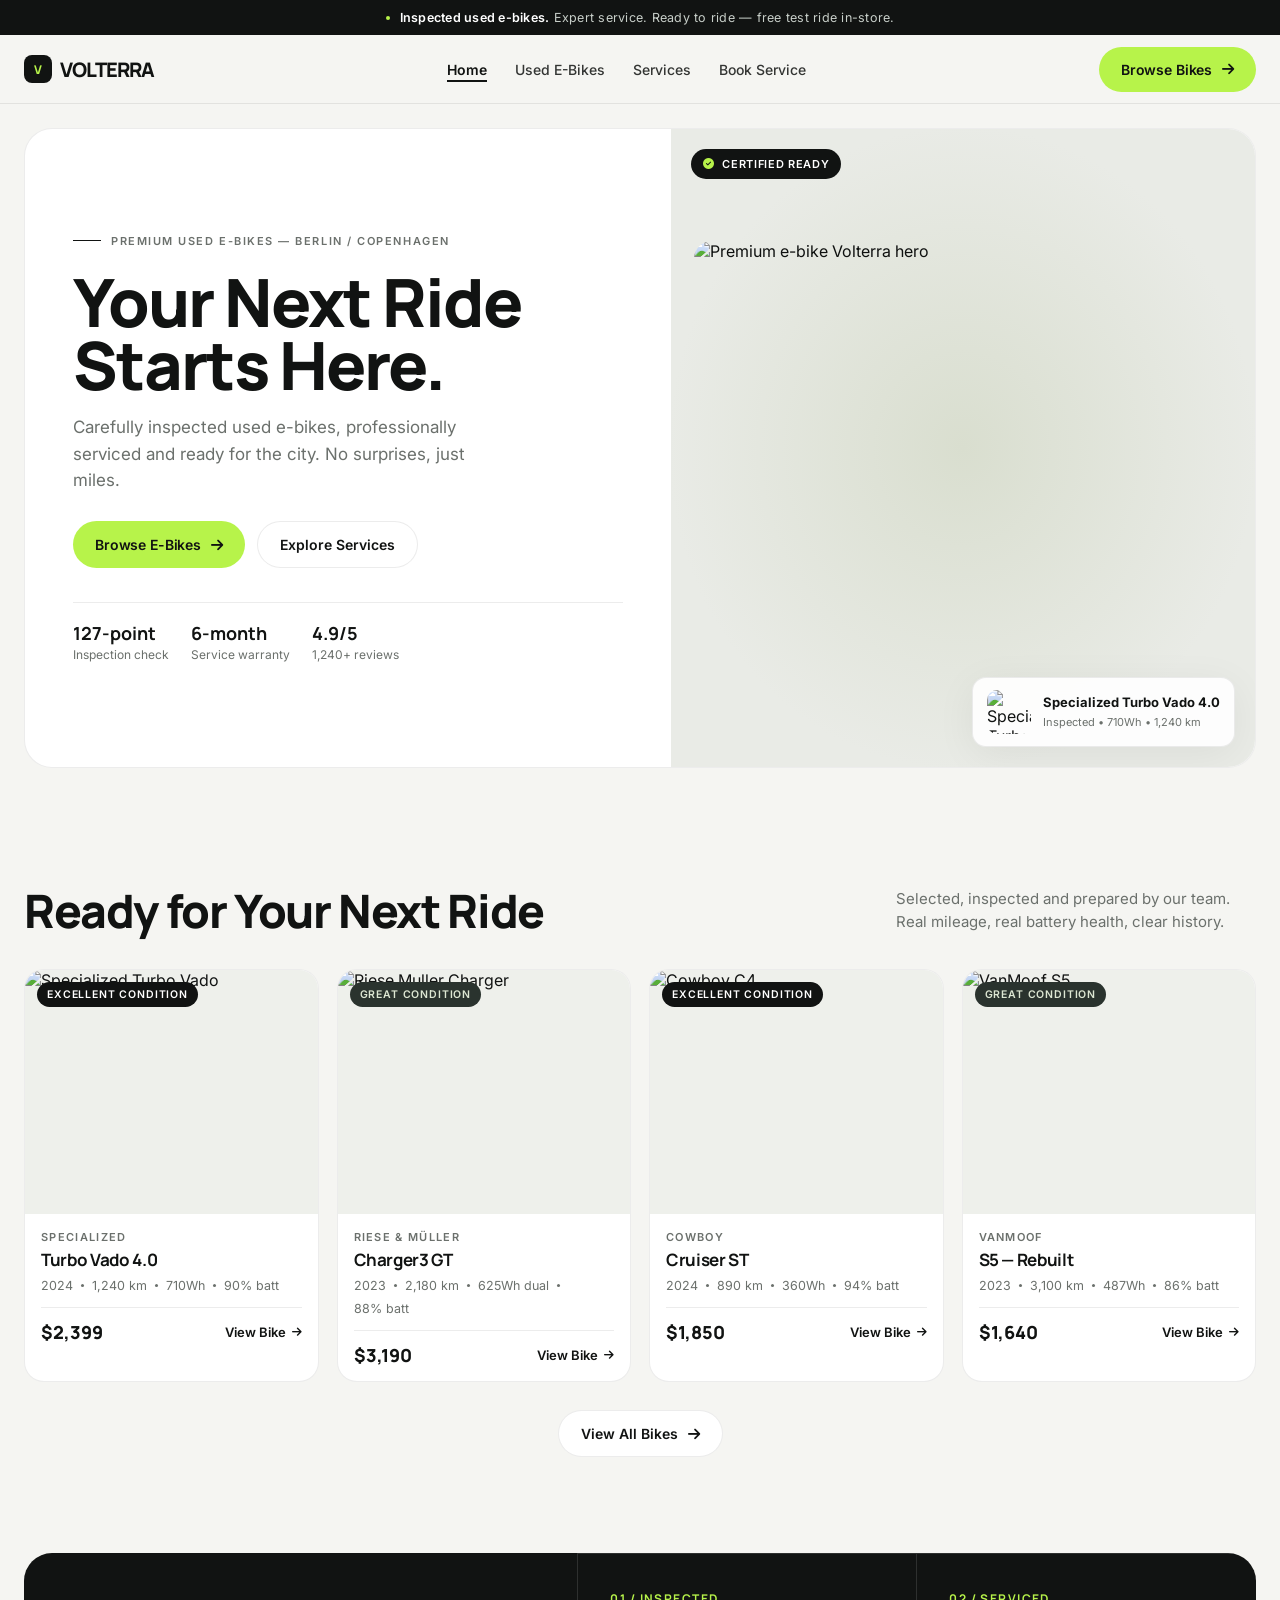
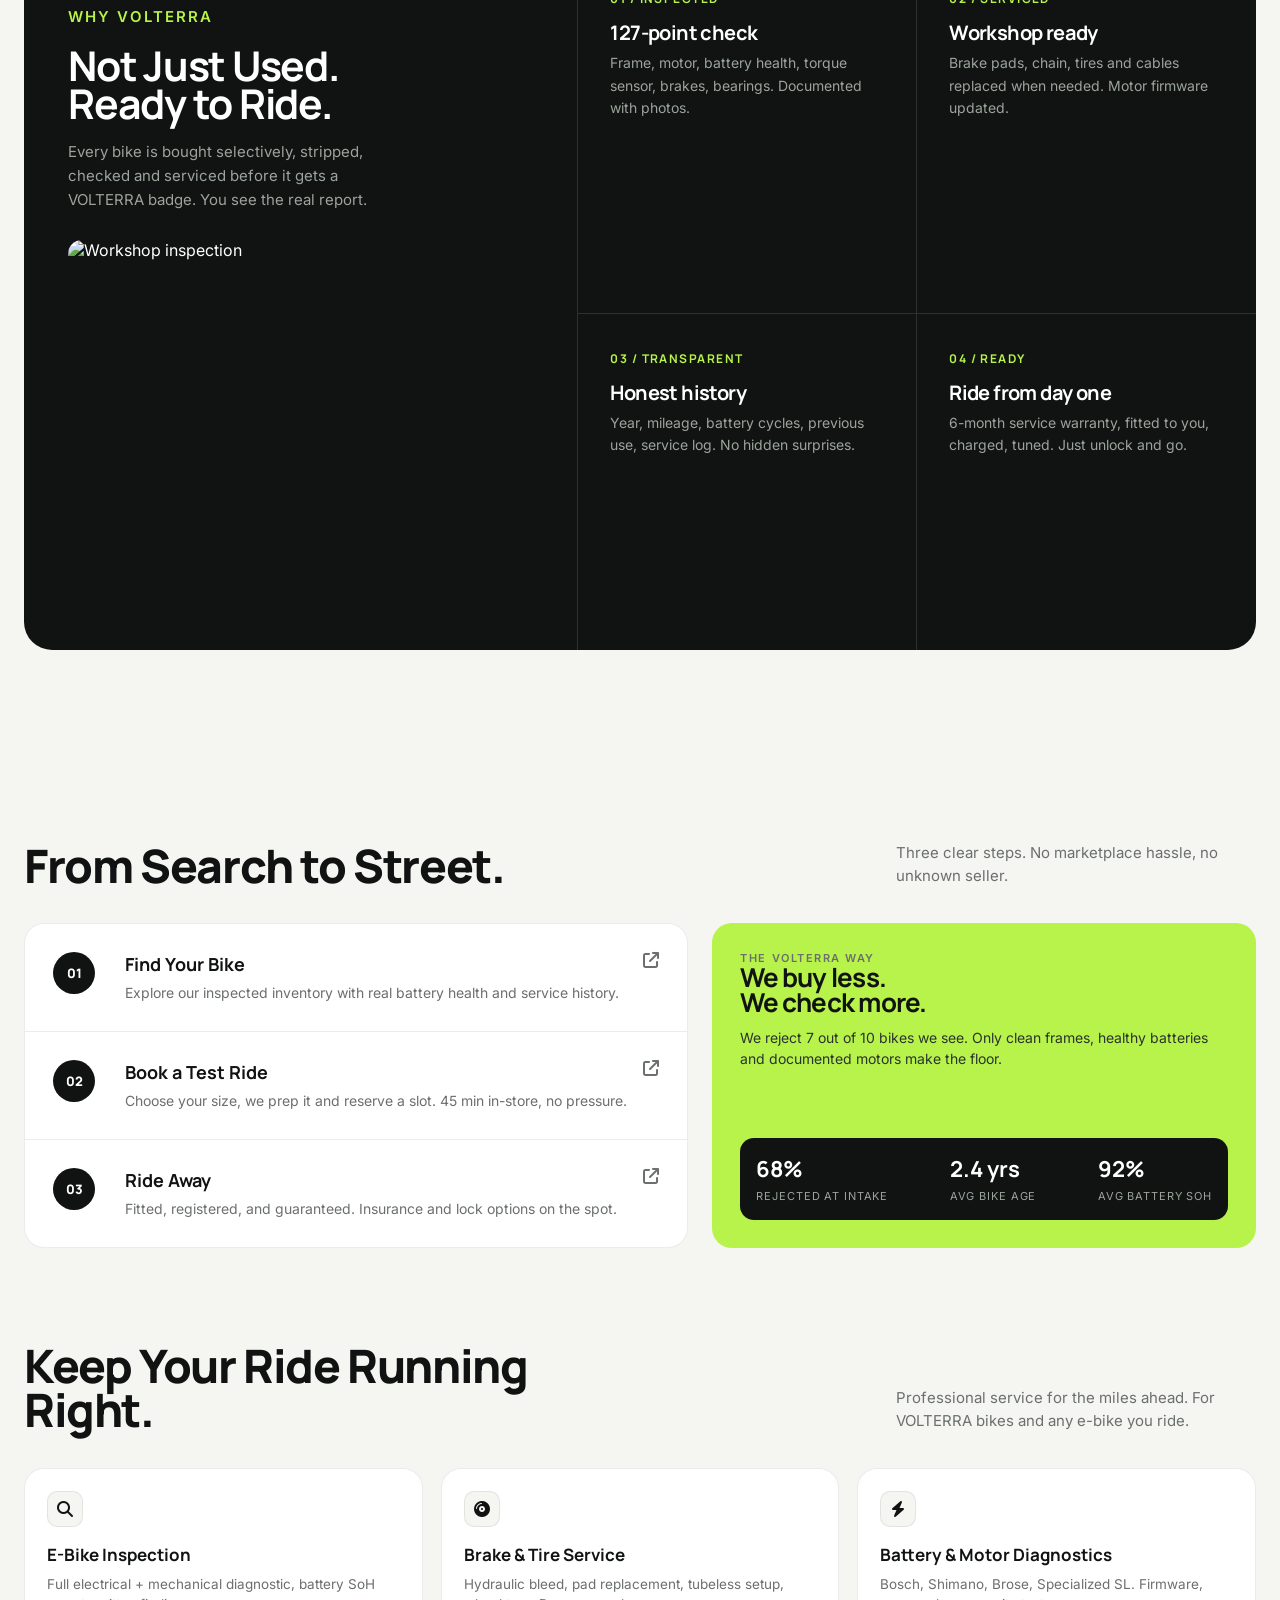
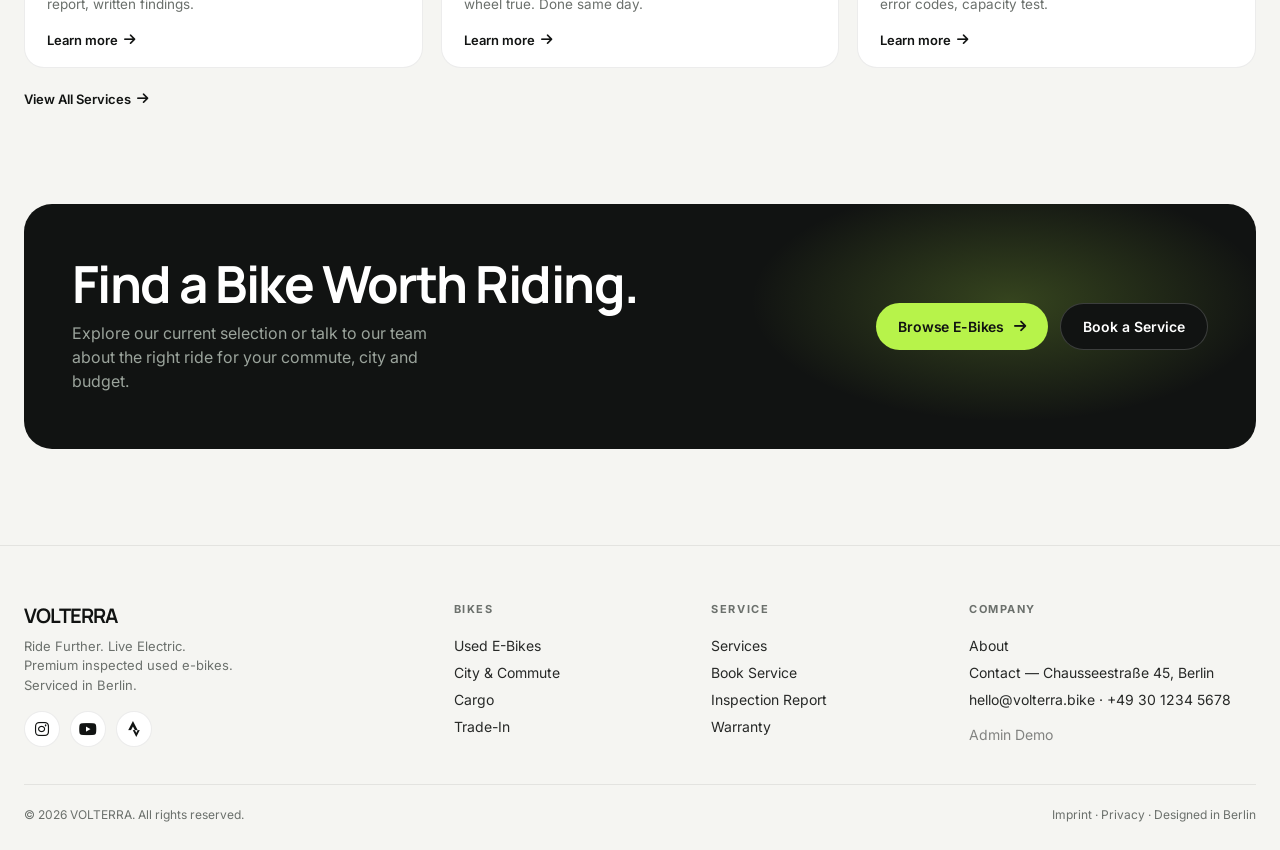
==== index.html @ 582b5026 "Update and rename README.md to index.html" ====
<!DOCTYPE html>
<html lang="en">
<head>
<meta charset="UTF-8">
<meta name="viewport" content="width=device-width, initial-scale=1.0">
<title>VOLTERRA — Ride Further. Live Electric.</title>
<meta name="description" content="Carefully inspected used e-bikes, professionally serviced and ready for the city.">
<link rel="preconnect" href="https://fonts.googleapis.com">
<link rel="preconnect" href="https://fonts.gstatic.com" crossorigin>
<link href="https://fonts.googleapis.com/css2?family=Inter:wght@400;500;600&family=Manrope:wght@600;700;800&display=swap" rel="stylesheet">
<link rel="stylesheet" href="https://cdnjs.cloudflare.com/ajax/libs/font-awesome/6.5.2/css/all.min.css">
<style>
:root{
  --color-primary:#B7F34A;
  --color-dark:#111312;
  --color-bg:#F5F5F2;
  --color-white:#FFFFFF;
  --color-text-secondary:#6B706C;
  --color-border:rgba(17,19,18,0.08);
  --color-border-dark:rgba(255,255,255,0.12);
  --radius-xl:28px;
  --radius-lg:18px;
  --radius-pill:100px;
  --shadow-card:0 8px 40px rgba(17,19,18,0.06);
  --shadow-nav:0 1px 0 rgba(17,19,18,0.06);
  --max-w:1280px;
  --pad-x:24px;
}
*{margin:0;padding:0;box-sizing:border-box}
html{scroll-behavior:smooth}
body{
  font-family:Inter,system-ui,sans-serif;
  background:var(--color-bg);
  color:var(--color-dark);
  -webkit-font-smoothing:antialiased;
  overflow-x:hidden;
}
h1,h2,h3{font-family:Manrope,sans-serif;letter-spacing:-0.03em;line-height:0.95}
a{color:inherit;text-decoration:none}
img{display:block;max-width:100%}
button{border:0;background:none;font:inherit;cursor:pointer}

.container{width:100%;max-width:var(--max-w);margin:0 auto;padding-left:var(--pad-x);padding-right:var(--pad-x)}
.eyebrow{
  font-size:11px;font-weight:600;letter-spacing:0.14em;text-transform:uppercase;color:var(--color-text-secondary);
}
.btn-primary{
  display:inline-flex;align-items:center;gap:10px;
  background:var(--color-primary);color:var(--color-dark);
  padding:14px 22px;border-radius:var(--radius-pill);
  font-weight:600;font-size:14px;letter-spacing:-0.01em;
  transition:transform .18s ease, background .18s ease, box-shadow .18s ease;
  white-space:nowrap;
}
.btn-primary:hover{transform:translateY(-1px);box-shadow:0 8px 24px rgba(183,243,74,0.35)}
.btn-secondary{
  display:inline-flex;align-items:center;gap:10px;
  border:1px solid var(--color-border);background:var(--color-white);
  padding:14px 22px;border-radius:var(--radius-pill);
  font-weight:600;font-size:14px;transition:all .18s ease;
}
.btn-secondary:hover{border-color:var(--color-dark);transform:translateY(-1px)}
.btn-dark{
  display:inline-flex;align-items:center;gap:10px;
  background:var(--color-dark);color:var(--color-white);
  padding:14px 22px;border-radius:var(--radius-pill);
  font-weight:600;font-size:14px;transition:all .18s ease;
}
.btn-dark:hover{background:#1d201e;transform:translateY(-1px)}

/* Announcement */
.announce{
  background:var(--color-dark);color:#C8CFC9;
  font-size:12.5px;letter-spacing:0.02em;
  text-align:center;padding:10px 16px;
  display:flex;justify-content:center;align-items:center;gap:10px;
}
.announce strong{color:var(--color-white);font-weight:600}
.announce .dot{width:4px;height:4px;border-radius:50%;background:var(--color-primary);display:inline-block}

/* Nav */
.nav-wrap{position:sticky;top:0;z-index:50;background:rgba(245,245,242,0.88);backdrop-filter:saturate(180%) blur(16px);border-bottom:1px solid var(--color-border)}
.nav{
  height:68px;display:flex;align-items:center;justify-content:space-between;
}
.logo{
  font-family:Manrope,sans-serif;font-weight:800;font-size:20px;letter-spacing:-0.04em;
  display:flex;align-items:center;gap:8px;
}
.logo-mark{
  width:28px;height:28px;background:var(--color-dark);color:var(--color-primary);
  display:grid;place-items:center;border-radius:8px;font-size:12px;font-weight:800;
}
.nav-links{display:flex;align-items:center;gap:28px}
.nav-links a{font-size:14px;font-weight:500;color:var(--color-dark);opacity:0.85;transition:.18s}
.nav-links a:hover{opacity:1}
.nav-links a.active{opacity:1;font-weight:600;position:relative}
.nav-links a.active:after{content:'';position:absolute;left:0;right:0;bottom:-4px;height:2px;background:var(--color-dark)}
.nav-actions{display:flex;align-items:center;gap:12px}
.nav-hamburger{display:none;width:40px;height:40px;border-radius:50%;border:1px solid var(--color-border);background:var(--color-white);place-items:center}

/* Mobile Drawer */
.mobile-drawer{
  position:fixed;inset:0;z-index:60;background:var(--color-bg);
  transform:translateX(100%);transition:transform .36s cubic-bezier(.2,.8,.2,1);
  display:flex;flex-direction:column;
}
.mobile-drawer.open{transform:translateX(0)}
.mobile-drawer-head{height:68px;display:flex;align-items:center;justify-content:space-between;padding:0 24px;border-bottom:1px solid var(--color-border)}
.mobile-links{padding:32px 24px;display:flex;flex-direction:column;gap:6px}
.mobile-links a{font-family:Manrope,sans-serif;font-size:34px;font-weight:700;letter-spacing:-0.03em;line-height:1.1;padding:8px 0;border-bottom:1px solid var(--color-border)}
.mobile-foot{margin-top:auto;padding:24px;border-top:1px solid var(--color-border);display:flex;flex-direction:column;gap:14px}

/* Hero */
.hero{
  padding:24px 0 24px;
}
.hero-grid{
  background:var(--color-white);border-radius:var(--radius-xl);
  overflow:hidden;display:grid;grid-template-columns:1.05fr 0.95fr;
  min-height:640px;border:1px solid var(--color-border);
}
.hero-copy{padding:54px 48px;display:flex;flex-direction:column;justify-content:center}
.hero-kicker{display:flex;align-items:center;gap:10px;margin-bottom:22px}
.hero-kicker .line{width:28px;height:1px;background:var(--color-dark)}
.hero h1{font-size:clamp(44px,5.2vw,72px);font-weight:800;color:var(--color-dark);margin-bottom:18px}
.hero h1 em{font-style:normal;background:linear-gradient(90deg,var(--color-dark) 0%, var(--color-dark) 60%, #2a332c 100%);-webkit-background-clip:text;background-clip:text}
.hero-sub{font-size:17px;line-height:1.55;color:var(--color-text-secondary);max-width:420px;margin-bottom:28px}
.hero-ctas{display:flex;gap:12px;flex-wrap:wrap;margin-bottom:28px}
.hero-meta{display:flex;gap:22px;border-top:1px solid var(--color-border);padding-top:18px;margin-top:6px}
.hero-meta div{font-size:12px}
.hero-meta b{font-family:Manrope,sans-serif;font-size:18px;display:block;color:var(--color-dark);margin-bottom:2px}
.hero-meta span{color:var(--color-text-secondary)}
.hero-visual{
  position:relative;background:#E9EBE6;display:flex;align-items:center;justify-content:center;overflow:hidden;
}
.hero-visual::before{
  content:'';position:absolute;width:120%;height:120%;
  background:radial-gradient(60% 60% at 50% 50%, #D9DECF 0%, rgba(217,222,207,0) 70%);
  z-index:0;
}
.hero-bike-wrap{position:relative;z-index:1;width:92%;transform:translateY(8px)}
.hero-bike{
  width:100%;aspect-ratio:1.25/1;object-fit:cover;border-radius:18px;
  filter:saturate(0.98) contrast(1.02);
}
.hero-badge{
  position:absolute;top:20px;left:20px;z-index:2;
  background:var(--color-dark);color:var(--color-white);
  padding:8px 12px;border-radius:100px;font-size:11px;font-weight:600;letter-spacing:0.06em;
  display:flex;align-items:center;gap:8px;
}
.hero-badge i{color:var(--color-primary)}
.hero-floating{
  position:absolute;bottom:20px;right:20px;z-index:2;
  background:rgba(255,255,255,0.9);backdrop-filter:blur(10px);
  border-radius:14px;padding:12px 14px;border:1px solid rgba(17,19,18,0.08);
  display:flex;align-items:center;gap:12px;box-shadow:var(--shadow-card);
}
.hero-floating img{width:44px;height:44px;border-radius:10px;object-fit:cover}
.hero-floating b{font-size:13px;display:block}
.hero-floating span{font-size:11px;color:var(--color-text-secondary)}

/* Section base */
.section{padding:96px 0}
.section-head{display:flex;justify-content:space-between;align-items:flex-end;gap:20px;margin-bottom:36px;flex-wrap:wrap}
.section-head h2{font-size:clamp(30px,3.6vw,48px);font-weight:800;max-width:520px;line-height:0.95}
.section-head p{color:var(--color-text-secondary);max-width:360px;font-size:15px;line-height:1.5}

/* Bikes */
.bikes-grid{display:grid;grid-template-columns:repeat(4,1fr);gap:18px}
@media(max-width:1100px){.bikes-grid{grid-template-columns:repeat(2,1fr)}}
@media(max-width:640px){.bikes-grid{grid-template-columns:1fr}}
.bike-card{
  background:var(--color-white);border-radius:20px;border:1px solid var(--color-border);
  overflow:hidden;transition:transform .22s ease, box-shadow .22s ease;
}
.bike-card:hover{transform:translateY(-4px);box-shadow:var(--shadow-card)}
.bike-img{position:relative;aspect-ratio:1.2/1;overflow:hidden;background:#EEF0EB}
.bike-img img{width:100%;height:100%;object-fit:cover;transition:transform .6s ease}
.bike-card:hover .bike-img img{transform:scale(1.04)}
.badge{
  position:absolute;top:12px;left:12px;
  background:var(--color-dark);color:var(--color-white);
  font-size:10.5px;letter-spacing:0.08em;font-weight:600;text-transform:uppercase;
  padding:6px 10px;border-radius:100px;
}
.badge.excellent{background:var(--color-dark)}
.badge.great{background:#2A332E;color:#DDE7D3}
.bike-body{padding:16px 16px 14px}
.bike-brand{font-size:11px;letter-spacing:0.12em;text-transform:uppercase;color:var(--color-text-secondary);font-weight:600;margin-bottom:6px}
.bike-name{font-family:Manrope,sans-serif;font-weight:700;font-size:17px;letter-spacing:-0.02em;margin-bottom:8px;line-height:1.2}
.bike-specs{font-size:12.5px;color:var(--color-text-secondary);display:flex;gap:8px;align-items:center;margin-bottom:14px;flex-wrap:wrap}
.bike-specs span.dot{width:3px;height:3px;background:var(--color-text-secondary);border-radius:50%;display:inline-block}
.bike-foot{display:flex;justify-content:space-between;align-items:center;border-top:1px solid var(--color-border);padding-top:12px}
.bike-price{font-family:Manrope,sans-serif;font-weight:800;font-size:18px}
.bike-link{font-size:13px;font-weight:600;display:inline-flex;align-items:center;gap:6px}
.bike-link i{font-size:11px;transition:transform .18s}
.bike-card:hover .bike-link i{transform:translateX(3px)}

/* Why */
.why{background:var(--color-dark);color:var(--color-white);border-radius:var(--radius-xl);overflow:hidden}
.why-grid{display:grid;grid-template-columns:0.9fr 1.1fr}
.why-left{padding:52px 44px;border-right:1px solid var(--color-border-dark);display:flex;flex-direction:column}
.why-left h2{font-size:clamp(32px,3.2vw,44px);line-height:0.92;margin-bottom:18px}
.why-left p{color:#9BA49C;line-height:1.6;font-size:15px;max-width:320px}
.why-visual{margin-top:auto;padding-top:28px}
.why-visual img{border-radius:14px;width:100%;aspect-ratio:1.3/1;object-fit:cover;filter:grayscale(0.1)}
.why-right{display:grid;grid-template-columns:1fr 1fr;border-top:1px solid var(--color-border-dark)}
.why-item{padding:36px 32px;border-right:1px solid var(--color-border-dark);border-bottom:1px solid var(--color-border-dark)}
.why-item:nth-child(2n){border-right:0}
.why-item:nth-last-child(-n+2){border-bottom:0}
.why-num{font-family:Manrope,sans-serif;font-size:12px;letter-spacing:0.12em;color:var(--color-primary);margin-bottom:16px;font-weight:700}
.why-item h3{font-size:20px;margin-bottom:10px}
.why-item p{color:#9BA49C;font-size:14px;line-height:1.6}

/* How */
.how{display:grid;grid-template-columns:1.1fr 0.9fr;gap:24px;align-items:start}
.how-steps{border:1px solid var(--color-border);border-radius:20px;background:var(--color-white);overflow:hidden}
.step{padding:28px 28px;display:grid;grid-template-columns:56px 1fr auto;gap:16px;align-items:start;border-bottom:1px solid var(--color-border)}
.step:last-child{border-bottom:0}
.step-num{width:42px;height:42px;border-radius:50%;background:var(--color-dark);color:var(--color-white);display:grid;place-items:center;font-family:Manrope,sans-serif;font-weight:800;font-size:13px}
.step h4{font-family:Manrope,sans-serif;font-size:18px;margin-bottom:6px}
.step p{font-size:14px;color:var(--color-text-secondary);line-height:1.5}
.step i{color:var(--color-text-secondary)}
.how-side{background:var(--color-primary);border-radius:20px;padding:28px;display:flex;flex-direction:column;min-height:100%}
.how-side h3{font-size:26px;line-height:0.95;margin-bottom:12px}
.how-side p{font-size:14px;line-height:1.5;color:#2A332E;margin-bottom:18px}
.how-side .stat{margin-top:auto;background:var(--color-dark);color:var(--color-white);border-radius:14px;padding:16px;display:flex;justify-content:space-between}
.how-side .stat b{font-family:Manrope,sans-serif;font-size:22px;display:block}
.how-side .stat span{font-size:11px;color:#9BA49C;letter-spacing:0.08em;text-transform:uppercase}

/* Services */
.services{display:grid;grid-template-columns:repeat(3,1fr);gap:18px}
.service-card{background:var(--color-white);border:1px solid var(--color-border);border-radius:20px;padding:22px 22px 18px;transition:transform .2s, box-shadow .2s}
.service-card:hover{transform:translateY(-3px);box-shadow:var(--shadow-card)}
.service-icon{width:36px;height:36px;border-radius:10px;background:var(--color-bg);display:grid;place-items:center;margin-bottom:16px;border:1px solid var(--color-border)}
.service-card h4{font-family:Manrope,sans-serif;font-size:17px;margin-bottom:8px}
.service-card p{font-size:13.5px;color:var(--color-text-secondary);line-height:1.5;margin-bottom:14px}
.service-link{font-size:13px;font-weight:600;display:inline-flex;gap:6px;align-items:center}

/* CTA */
.final{
  background:var(--color-dark);color:var(--color-white);border-radius:var(--radius-xl);
  padding:56px 48px;display:grid;grid-template-columns:1.2fr 0.8fr;gap:24px;align-items:center;position:relative;overflow:hidden;
}
.final::after{
  content:'';position:absolute;right:-10%;top:-30%;width:60%;height:140%;
  background:radial-gradient(50% 50% at 50% 50%, rgba(183,243,74,0.22) 0%, rgba(183,243,74,0) 70%);
  pointer-events:none;
}
.final h2{font-size:clamp(32px,4vw,56px);line-height:0.92;margin-bottom:14px;position:relative;z-index:1}
.final p{color:#9BA49C;max-width:380px;line-height:1.5;position:relative;z-index:1}
.final-actions{display:flex;gap:12px;flex-wrap:wrap;justify-content:flex-end;position:relative;z-index:1}

/* Footer */
footer{padding:56px 0 28px;border-top:1px solid var(--color-border)}
.footer-grid{display:grid;grid-template-columns:1.4fr 0.8fr 0.8fr 1fr;gap:28px;margin-bottom:36px}
.footer-brand b{font-family:Manrope,sans-serif;font-size:20px;letter-spacing:-0.04em}
.footer-brand p{color:var(--color-text-secondary);font-size:13px;margin-top:8px;line-height:1.5;max-width:260px}
.footer-col h5{font-size:11px;letter-spacing:0.14em;text-transform:uppercase;color:var(--color-text-secondary);margin-bottom:16px}
.footer-col a{display:block;font-size:14px;padding:5px 0;opacity:0.9}
.footer-col a:hover{opacity:1;text-decoration:underline;text-underline-offset:4px}
.footer-bottom{display:flex;justify-content:space-between;align-items:center;gap:16px;padding-top:22px;border-top:1px solid var(--color-border);flex-wrap:wrap}
.footer-bottom span{font-size:12px;color:var(--color-text-secondary)}
.socials{display:flex;gap:10px}
.socials a{width:36px;height:36px;border-radius:50%;border:1px solid var(--color-border);display:grid;place-items:center;background:var(--color-white);transition:.18s}
.socials a:hover{border-color:var(--color-dark)}

/* Responsive */
@media(max-width:900px){
  .nav-links,.nav-actions .btn-primary{display:none}
  .nav-hamburger{display:grid}
  .hero-grid{grid-template-columns:1fr;min-height:auto}
  .hero-copy{padding:32px 22px}
  .hero-visual{min-height:420px}
  .why-grid{grid-template-columns:1fr}
  .why-left{border-right:0;border-bottom:1px solid var(--color-border-dark)}
  .how{grid-template-columns:1fr}
  .services{grid-template-columns:1fr}
  .final{grid-template-columns:1fr;padding:32px 22px}
  .final-actions{justify-content:flex-start}
  .footer-grid{grid-template-columns:1fr 1fr}
}
@media(max-width:560px){
  :root{--pad-x:16px}
  .section{padding:64px 0}
  .hero{padding:12px 0}
  .hero-grid{border-radius:20px}
  .hero h1{font-size:38px}
  .bikes-grid{gap:12px}
  .why{border-radius:20px}
  .why-right{grid-template-columns:1fr}
  .why-item{border-right:0}
  .step{grid-template-columns:48px 1fr}
  .step i{display:none}
}

/* motion respect */
@media(prefers-reduced-motion:reduce){
  *{scroll-behavior:auto !important;transition:none !important;animation:none !important}
}
</style>
</head>
<body>

<div class="announce">
  <span class="dot"></span>
  <span><strong>Inspected used e-bikes.</strong> Expert service. Ready to ride — free test ride in-store.</span>
</div>

<div class="nav-wrap">
  <div class="container nav">
    <a class="logo" href="[data-uri]"><span class="logo-mark">V</span> VOLTERRA</a>
    <nav class="nav-links" aria-label="Primary">
      <a class="active" href="[data-uri]">Home</a>
      <a href="bikes.html">Used E-Bikes</a>
      <a href="services.html">Services</a>
      <a href="book-service.html">Book Service</a>
    </nav>
    <div class="nav-actions">
      <a class="btn-primary" href="bikes.html">Browse Bikes <i class="fa-solid fa-arrow-right"></i></a>
      <button class="nav-hamburger" id="openMenu" aria-label="Open menu"><i class="fa-solid fa-bars"></i></button>
    </div>
  </div>
</div>

<div class="mobile-drawer" id="drawer">
  <div class="mobile-drawer-head">
    <span class="logo"><span class="logo-mark">V</span> VOLTERRA</span>
    <button class="nav-hamburger" style="display:grid" id="closeMenu" aria-label="Close menu"><i class="fa-solid fa-xmark"></i></button>
  </div>
  <div class="mobile-links">
    <a href="[data-uri]">Home</a>
    <a href="bikes.html">Used E-Bikes</a>
    <a href="services.html">Services</a>
    <a href="book-service.html">Book Service</a>
  </div>
  <div class="mobile-foot">
    <a class="btn-dark" style="justify-content:center" href="bikes.html">Browse Bikes <i class="fa-solid fa-arrow-right"></i></a>
    <p class="eyebrow">Ride Further. Live Electric.</p>
  </div>
</div>

<main>
  <section class="hero">
    <div class="container">
      <div class="hero-grid">
        <div class="hero-copy">
          <div class="hero-kicker"><span class="line"></span><span class="eyebrow">Premium used e-bikes — Berlin / Copenhagen</span></div>
          <h1>Your Next Ride<br>Starts Here.</h1>
          <p class="hero-sub">Carefully inspected used e-bikes, professionally serviced and ready for the city. No surprises, just miles.</p>
          <div class="hero-ctas">
            <a class="btn-primary" href="bikes.html">Browse E-Bikes <i class="fa-solid fa-arrow-right"></i></a>
            <a class="btn-secondary" href="services.html">Explore Services</a>
          </div>
          <div class="hero-meta">
            <div><b>127-point</b><span>Inspection check</span></div>
            <div><b>6-month</b><span>Service warranty</span></div>
            <div><b>4.9/5</b><span>1,240+ reviews</span></div>
          </div>
        </div>
        <div class="hero-visual">
          <span class="hero-badge"><i class="fa-solid fa-circle-check"></i> CERTIFIED READY</span>
          <div class="hero-bike-wrap">
            <img class="hero-bike" alt="Premium e-bike Volterra hero" src="https://images.unsplash.com/photo-1571068316344-75bc76f77890?q=80&w=1400&auto=format&fit=crop">
          </div>
          <div class="hero-floating">
            <img alt="Specialized Turbo" src="https://images.unsplash.com/photo-1484156818044-c0402b43b4ad?q=80&w=200&auto=format&fit=crop">
            <div><b>Specialized Turbo Vado 4.0</b><span>Inspected • 710Wh • 1,240 km</span></div>
          </div>
        </div>
      </div>
    </div>
  </section>

  <section class="section" id="bikes">
    <div class="container">
      <div class="section-head">
        <h2>Ready for Your Next Ride</h2>
        <p>Selected, inspected and prepared by our team. Real mileage, real battery health, clear history.</p>
      </div>
      <div class="bikes-grid">
        <!-- Card 1 -->
        <article class="bike-card">
          <div class="bike-img">
            <span class="badge excellent">Excellent Condition</span>
            <img alt="Specialized Turbo Vado" src="https://images.unsplash.com/photo-1571333250630-f0230c320b6d?q=80&w=800&auto=format&fit=crop">
          </div>
          <div class="bike-body">
            <div class="bike-brand">Specialized</div>
            <div class="bike-name">Turbo Vado 4.0</div>
            <div class="bike-specs">2024 <span class="dot"></span> 1,240 km <span class="dot"></span> 710Wh <span class="dot"></span> 90% batt</div>
            <div class="bike-foot"><span class="bike-price">$2,399</span><a class="bike-link" href="bikes.html">View Bike <i class="fa-solid fa-arrow-right"></i></a></div>
          </div>
        </article>
        <!-- Card 2 -->
        <article class="bike-card">
          <div class="bike-img">
            <span class="badge great">Great Condition</span>
            <img alt="Riese Muller Charger" src="https://images.unsplash.com/photo-1484156818044-c0402b43b4ad?q=80&w=800&auto=format&fit=crop">
          </div>
          <div class="bike-body">
            <div class="bike-brand">Riese & Müller</div>
            <div class="bike-name">Charger3 GT</div>
            <div class="bike-specs">2023 <span class="dot"></span> 2,180 km <span class="dot"></span> 625Wh dual <span class="dot"></span> 88% batt</div>
            <div class="bike-foot"><span class="bike-price">$3,190</span><a class="bike-link" href="bikes.html">View Bike <i class="fa-solid fa-arrow-right"></i></a></div>
          </div>
        </article>
        <!-- Card 3 -->
        <article class="bike-card">
          <div class="bike-img">
            <span class="badge excellent">Excellent Condition</span>
            <img alt="Cowboy C4" src="https://images.unsplash.com/photo-1558981852-426c6c22a060?q=80&w=800&auto=format&fit=crop">
          </div>
          <div class="bike-body">
            <div class="bike-brand">Cowboy</div>
            <div class="bike-name">Cruiser ST</div>
            <div class="bike-specs">2024 <span class="dot"></span> 890 km <span class="dot"></span> 360Wh <span class="dot"></span> 94% batt</div>
            <div class="bike-foot"><span class="bike-price">$1,850</span><a class="bike-link" href="bikes.html">View Bike <i class="fa-solid fa-arrow-right"></i></a></div>
          </div>
        </article>
        <!-- Card 4 -->
        <article class="bike-card">
          <div class="bike-img">
            <span class="badge great">Great Condition</span>
            <img alt="VanMoof S5" src="https://images.unsplash.com/photo-1507035895480-2b3156c31fc8?q=80&w=800&auto=format&fit=crop">
          </div>
          <div class="bike-body">
            <div class="bike-brand">VanMoof</div>
            <div class="bike-name">S5 — Rebuilt</div>
            <div class="bike-specs">2023 <span class="dot"></span> 3,100 km <span class="dot"></span> 487Wh <span class="dot"></span> 86% batt</div>
            <div class="bike-foot"><span class="bike-price">$1,640</span><a class="bike-link" href="bikes.html">View Bike <i class="fa-solid fa-arrow-right"></i></a></div>
          </div>
        </article>
      </div>
      <div style="display:flex;justify-content:center;margin-top:28px">
        <a class="btn-secondary" href="bikes.html">View All Bikes <i class="fa-solid fa-arrow-right"></i></a>
      </div>
    </div>
  </section>

  <section class="section" style="padding-top:0">
    <div class="container">
      <div class="why">
        <div class="why-grid">
          <div class="why-left">
            <p class="eyebrow" style="color:var(--color-primary);margin-bottom:18px">Why VOLTERRA</p>
            <h2>Not Just Used.<br>Ready to Ride.</h2>
            <p>Every bike is bought selectively, stripped, checked and serviced before it gets a VOLTERRA badge. You see the real report.</p>
            <div class="why-visual">
              <img alt="Workshop inspection" src="https://images.unsplash.com/photo-1580674285054-bed31e145f59?q=80&w=800&auto=format&fit=crop">
            </div>
          </div>
          <div class="why-right">
            <div class="why-item">
              <div class="why-num">01 / INSPECTED</div>
              <h3>127-point check</h3>
              <p>Frame, motor, battery health, torque sensor, brakes, bearings. Documented with photos.</p>
            </div>
            <div class="why-item">
              <div class="why-num">02 / SERVICED</div>
              <h3>Workshop ready</h3>
              <p>Brake pads, chain, tires and cables replaced when needed. Motor firmware updated.</p>
            </div>
            <div class="why-item">
              <div class="why-num">03 / TRANSPARENT</div>
              <h3>Honest history</h3>
              <p>Year, mileage, battery cycles, previous use, service log. No hidden surprises.</p>
            </div>
            <div class="why-item">
              <div class="why-num">04 / READY</div>
              <h3>Ride from day one</h3>
              <p>6-month service warranty, fitted to you, charged, tuned. Just unlock and go.</p>
            </div>
          </div>
        </div>
      </div>
    </div>
  </section>

  <section class="section">
    <div class="container">
      <div class="section-head">
        <h2>From Search to Street.</h2>
        <p>Three clear steps. No marketplace hassle, no unknown seller.</p>
      </div>
      <div class="how">
        <div class="how-steps">
          <div class="step">
            <div class="step-num">01</div>
            <div><h4>Find Your Bike</h4><p>Explore our inspected inventory with real battery health and service history.</p></div>
            <i class="fa-solid fa-arrow-up-right-from-square"></i>
          </div>
          <div class="step">
            <div class="step-num">02</div>
            <div><h4>Book a Test Ride</h4><p>Choose your size, we prep it and reserve a slot. 45 min in-store, no pressure.</p></div>
            <i class="fa-solid fa-arrow-up-right-from-square"></i>
          </div>
          <div class="step">
            <div class="step-num">03</div>
            <div><h4>Ride Away</h4><p>Fitted, registered, and guaranteed. Insurance and lock options on the spot.</p></div>
            <i class="fa-solid fa-arrow-up-right-from-square"></i>
          </div>
        </div>
        <div class="how-side">
          <span class="eyebrow">The Volterra Way</span>
          <h3>We buy less.<br>We check more.</h3>
          <p>We reject 7 out of 10 bikes we see. Only clean frames, healthy batteries and documented motors make the floor.</p>
          <div class="stat">
            <div><b>68%</b><span>Rejected at intake</span></div>
            <div><b>2.4 yrs</b><span>Avg bike age</span></div>
            <div><b>92%</b><span>Avg battery SoH</span></div>
          </div>
        </div>
      </div>
    </div>
  </section>

  <section class="section" style="padding-top:0">
    <div class="container">
      <div class="section-head">
        <h2>Keep Your Ride Running Right.</h2>
        <p>Professional service for the miles ahead. For VOLTERRA bikes and any e-bike you ride.</p>
      </div>
      <div class="services">
        <div class="service-card">
          <div class="service-icon"><i class="fa-solid fa-magnifying-glass"></i></div>
          <h4>E-Bike Inspection</h4>
          <p>Full electrical + mechanical diagnostic, battery SoH report, written findings.</p>
          <a class="service-link" href="services.html">Learn more <i class="fa-solid fa-arrow-right"></i></a>
        </div>
        <div class="service-card">
          <div class="service-icon"><i class="fa-solid fa-compact-disc"></i></div>
          <h4>Brake & Tire Service</h4>
          <p>Hydraulic bleed, pad replacement, tubeless setup, wheel true. Done same day.</p>
          <a class="service-link" href="services.html">Learn more <i class="fa-solid fa-arrow-right"></i></a>
        </div>
        <div class="service-card">
          <div class="service-icon"><i class="fa-solid fa-bolt"></i></div>
          <h4>Battery & Motor Diagnostics</h4>
          <p>Bosch, Shimano, Brose, Specialized SL. Firmware, error codes, capacity test.</p>
          <a class="service-link" href="services.html">Learn more <i class="fa-solid fa-arrow-right"></i></a>
        </div>
      </div>
      <div style="margin-top:20px"><a class="service-link" href="services.html">View All Services <i class="fa-solid fa-arrow-right"></i></a></div>
    </div>
  </section>

  <section class="section" style="padding-top:0">
    <div class="container">
      <div class="final">
        <div>
          <h2>Find a Bike Worth Riding.</h2>
          <p>Explore our current selection or talk to our team about the right ride for your commute, city and budget.</p>
        </div>
        <div class="final-actions">
          <a class="btn-primary" href="bikes.html">Browse E-Bikes <i class="fa-solid fa-arrow-right"></i></a>
          <a class="btn-dark" style="border:1px solid rgba(255,255,255,0.18)" href="book-service.html">Book a Service</a>
        </div>
      </div>
    </div>
  </section>
</main>

<footer>
  <div class="container">
    <div class="footer-grid">
      <div class="footer-brand">
        <b>VOLTERRA</b>
        <p>Ride Further. Live Electric.<br>Premium inspected used e-bikes. Serviced in Berlin.</p>
        <div class="socials" style="margin-top:16px">
          <a aria-label="Instagram" href="#"><i class="fa-brands fa-instagram"></i></a>
          <a aria-label="YouTube" href="#"><i class="fa-brands fa-youtube"></i></a>
          <a aria-label="Strava" href="#"><i class="fa-brands fa-strava"></i></a>
        </div>
      </div>
      <div class="footer-col">
        <h5>Bikes</h5>
        <a href="bikes.html">Used E-Bikes</a>
        <a href="bikes.html">City & Commute</a>
        <a href="bikes.html">Cargo</a>
        <a href="bikes.html">Trade-In</a>
      </div>
      <div class="footer-col">
        <h5>Service</h5>
        <a href="services.html">Services</a>
        <a href="book-service.html">Book Service</a>
        <a href="#">Inspection Report</a>
        <a href="#">Warranty</a>
      </div>
      <div class="footer-col">
        <h5>Company</h5>
        <a href="#">About</a>
        <a href="#">Contact — Chausseestraße 45, Berlin</a>
        <a href="#">hello@volterra.bike · +49 30 1234 5678</a>
        <a href="#" style="margin-top:8px;opacity:0.5">Admin Demo</a>
      </div>
    </div>
    <div class="footer-bottom">
      <span>© 2026 VOLTERRA. All rights reserved.</span>
      <span>Imprint · Privacy · Designed in Berlin</span>
    </div>
  </div>
</footer>

<script>
const drawer = document.getElementById('drawer');
document.getElementById('openMenu').addEventListener('click',()=> drawer.classList.add('open'));
document.getElementById('closeMenu').addEventListener('click',()=> drawer.classList.remove('open'));
// close on link click
drawer.querySelectorAll('a').forEach(a=> a.addEventListener('click',()=> drawer.classList.remove('open')));
</script>
</body>
</html>
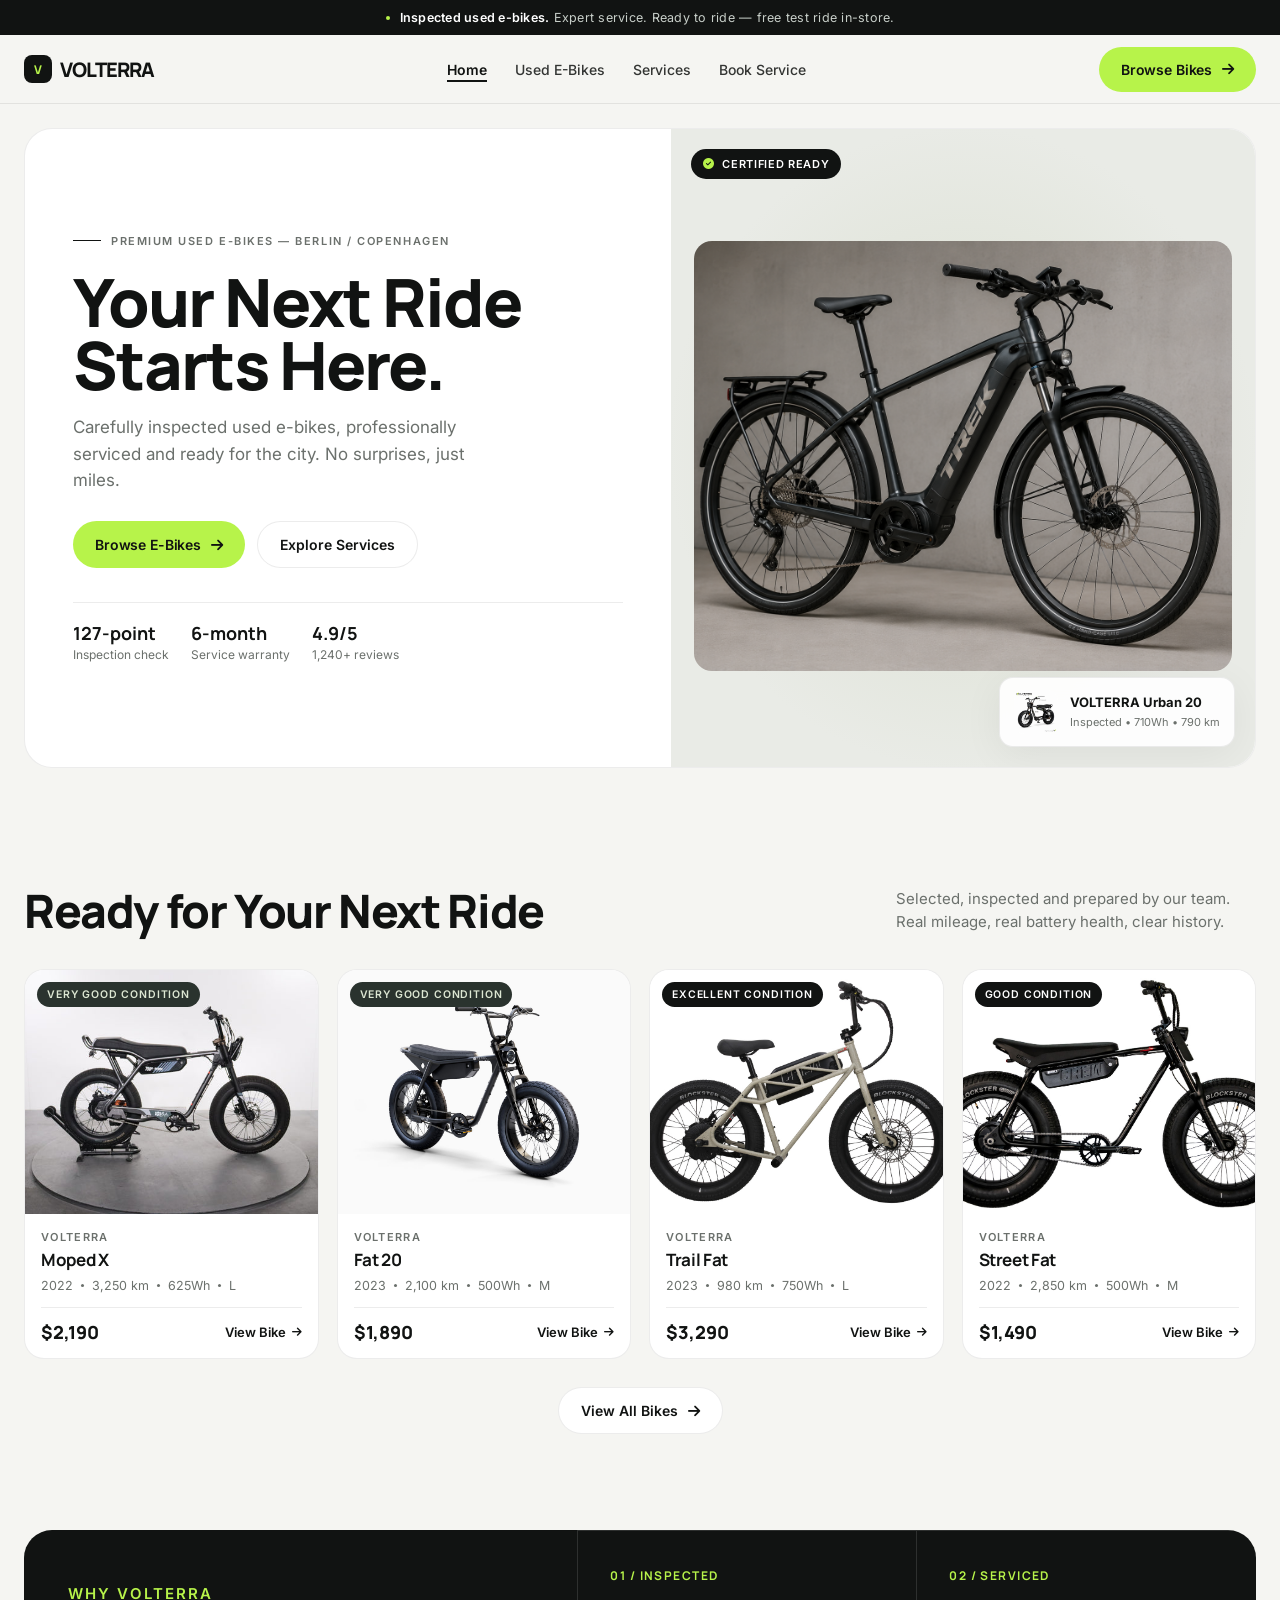
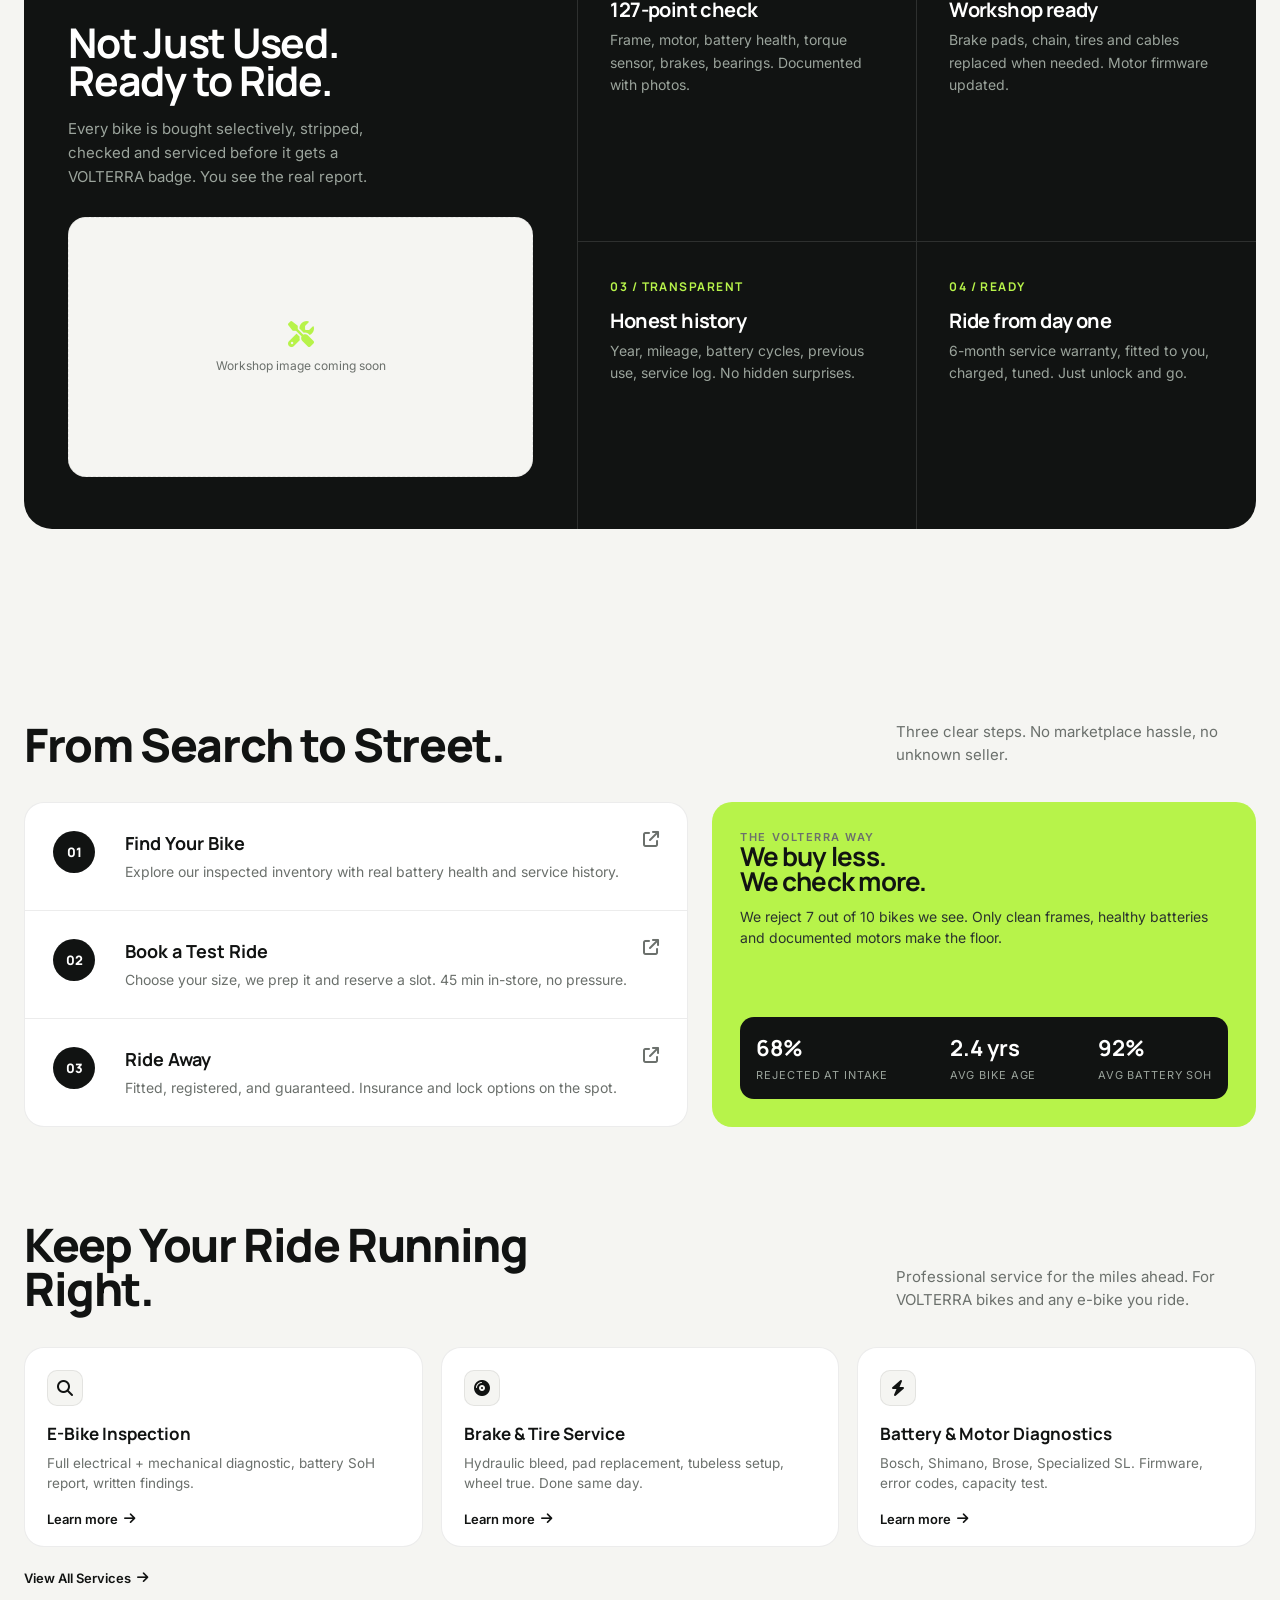
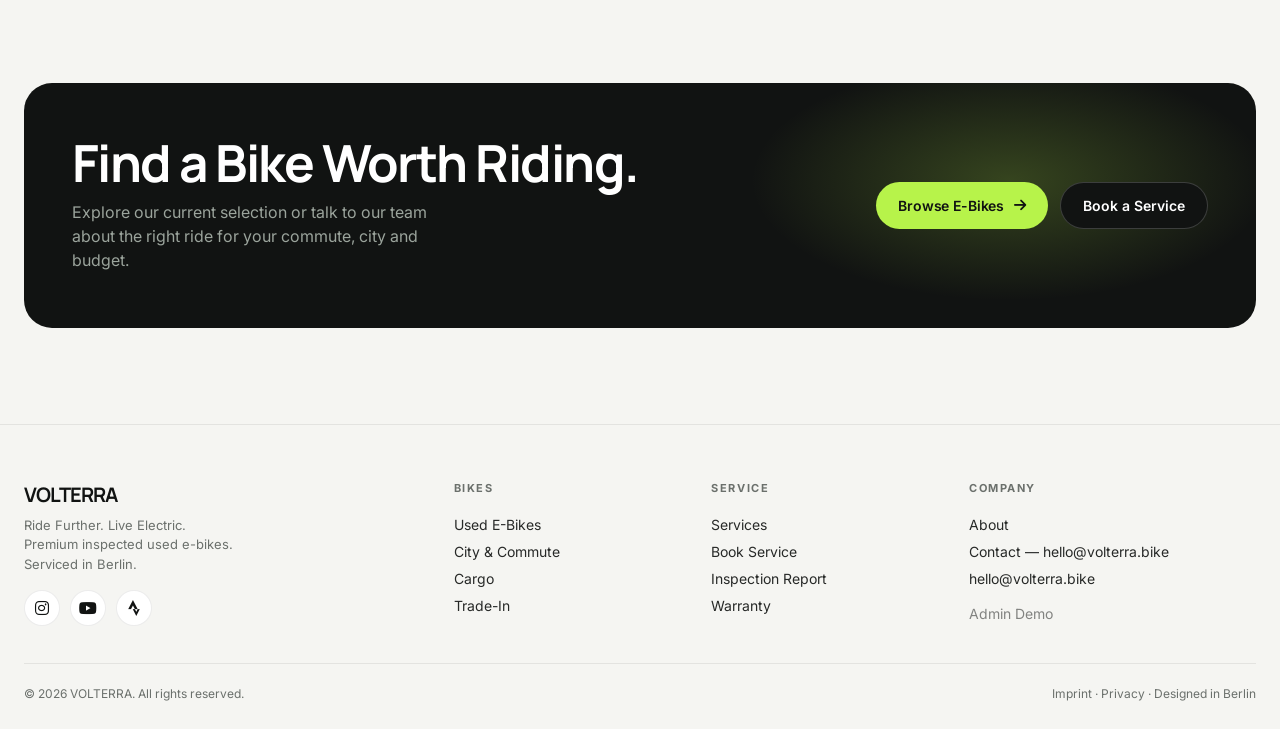
==== commit 262c3199: "Update index.html" ====
--- a/index.html
+++ b/index.html
@@ -301,6 +301,11 @@
   *{scroll-behavior:auto !important;transition:none !important;animation:none !important}
 }
 </style>
+
+<style>
+.image-placeholder{height:100%;min-height:260px;display:grid;place-items:center;align-content:center;gap:10px;border:1px dashed var(--color-border);border-radius:18px;background:var(--color-bg);color:var(--color-text-secondary);text-align:center;font-size:12px}
+.image-placeholder i{font-size:26px;color:var(--color-primary)}
+</style>
 </head>
 <body>
 
@@ -311,9 +316,9 @@
 
 <div class="nav-wrap">
   <div class="container nav">
-    <a class="logo" href="[data-uri]"><span class="logo-mark">V</span> VOLTERRA</a>
+    <a class="logo" href="index.html"><span class="logo-mark">V</span> VOLTERRA</a>
     <nav class="nav-links" aria-label="Primary">
-      <a class="active" href="[data-uri]">Home</a>
+      <a class="active" href="index.html">Home</a>
       <a href="bikes.html">Used E-Bikes</a>
       <a href="services.html">Services</a>
       <a href="book-service.html">Book Service</a>
@@ -331,7 +336,7 @@
     <button class="nav-hamburger" style="display:grid" id="closeMenu" aria-label="Close menu"><i class="fa-solid fa-xmark"></i></button>
   </div>
   <div class="mobile-links">
-    <a href="[data-uri]">Home</a>
+    <a href="index.html">Home</a>
     <a href="bikes.html">Used E-Bikes</a>
     <a href="services.html">Services</a>
     <a href="book-service.html">Book Service</a>
@@ -363,11 +368,11 @@
         <div class="hero-visual">
           <span class="hero-badge"><i class="fa-solid fa-circle-check"></i> CERTIFIED READY</span>
           <div class="hero-bike-wrap">
-            <img class="hero-bike" alt="Premium e-bike Volterra hero" src="https://images.unsplash.com/photo-1571068316344-75bc76f77890?q=80&w=1400&auto=format&fit=crop">
+            <img class="hero-bike" alt="Premium e-bike Volterra hero" src="assets/images/bikes/bike-01-1.jpg">
           </div>
           <div class="hero-floating">
-            <img alt="Specialized Turbo" src="https://images.unsplash.com/photo-1484156818044-c0402b43b4ad?q=80&w=200&auto=format&fit=crop">
-            <div><b>Specialized Turbo Vado 4.0</b><span>Inspected • 710Wh • 1,240 km</span></div>
+            <img alt="VOLTERRA Urban 20" src="assets/images/bikes/bike-02-1.jpg">
+            <div><b>VOLTERRA Urban 20</b><span>Inspected • 710Wh • 790 km</span></div>
           </div>
         </div>
       </div>
@@ -384,53 +389,53 @@
         <!-- Card 1 -->
         <article class="bike-card">
           <div class="bike-img">
-            <span class="badge excellent">Excellent Condition</span>
-            <img alt="Specialized Turbo Vado" src="https://images.unsplash.com/photo-1571333250630-f0230c320b6d?q=80&w=800&auto=format&fit=crop">
+            <span class="badge great">Very Good Condition</span>
+            <img alt="VOLTERRA Moped X" src="assets/images/bikes/bike-03-1.jpg">
           </div>
           <div class="bike-body">
-            <div class="bike-brand">Specialized</div>
-            <div class="bike-name">Turbo Vado 4.0</div>
-            <div class="bike-specs">2024 <span class="dot"></span> 1,240 km <span class="dot"></span> 710Wh <span class="dot"></span> 90% batt</div>
-            <div class="bike-foot"><span class="bike-price">$2,399</span><a class="bike-link" href="bikes.html">View Bike <i class="fa-solid fa-arrow-right"></i></a></div>
+            <div class="bike-brand">VOLTERRA</div>
+            <div class="bike-name">Moped X</div>
+            <div class="bike-specs">2022 <span class="dot"></span> 3,250 km <span class="dot"></span> 625Wh <span class="dot"></span> L</div>
+            <div class="bike-foot"><span class="bike-price">$2,190</span><a class="bike-link" href="bikes.html">View Bike <i class="fa-solid fa-arrow-right"></i></a></div>
           </div>
         </article>
         <!-- Card 2 -->
         <article class="bike-card">
           <div class="bike-img">
-            <span class="badge great">Great Condition</span>
-            <img alt="Riese Muller Charger" src="https://images.unsplash.com/photo-1484156818044-c0402b43b4ad?q=80&w=800&auto=format&fit=crop">
+            <span class="badge great">Very Good Condition</span>
+            <img alt="VOLTERRA Fat 20" src="assets/images/bikes/bike-04-1.jpg">
           </div>
           <div class="bike-body">
-            <div class="bike-brand">Riese & Müller</div>
-            <div class="bike-name">Charger3 GT</div>
-            <div class="bike-specs">2023 <span class="dot"></span> 2,180 km <span class="dot"></span> 625Wh dual <span class="dot"></span> 88% batt</div>
-            <div class="bike-foot"><span class="bike-price">$3,190</span><a class="bike-link" href="bikes.html">View Bike <i class="fa-solid fa-arrow-right"></i></a></div>
+            <div class="bike-brand">VOLTERRA</div>
+            <div class="bike-name">Fat 20</div>
+            <div class="bike-specs">2023 <span class="dot"></span> 2,100 km <span class="dot"></span> 500Wh <span class="dot"></span> M</div>
+            <div class="bike-foot"><span class="bike-price">$1,890</span><a class="bike-link" href="bikes.html">View Bike <i class="fa-solid fa-arrow-right"></i></a></div>
           </div>
         </article>
         <!-- Card 3 -->
         <article class="bike-card">
           <div class="bike-img">
             <span class="badge excellent">Excellent Condition</span>
-            <img alt="Cowboy C4" src="https://images.unsplash.com/photo-1558981852-426c6c22a060?q=80&w=800&auto=format&fit=crop">
+            <img alt="VOLTERRA Trail Fat" src="assets/images/bikes/bike-05-1.jpg">
           </div>
           <div class="bike-body">
-            <div class="bike-brand">Cowboy</div>
-            <div class="bike-name">Cruiser ST</div>
-            <div class="bike-specs">2024 <span class="dot"></span> 890 km <span class="dot"></span> 360Wh <span class="dot"></span> 94% batt</div>
-            <div class="bike-foot"><span class="bike-price">$1,850</span><a class="bike-link" href="bikes.html">View Bike <i class="fa-solid fa-arrow-right"></i></a></div>
+            <div class="bike-brand">VOLTERRA</div>
+            <div class="bike-name">Trail Fat</div>
+            <div class="bike-specs">2023 <span class="dot"></span> 980 km <span class="dot"></span> 750Wh <span class="dot"></span> L</div>
+            <div class="bike-foot"><span class="bike-price">$3,290</span><a class="bike-link" href="bikes.html">View Bike <i class="fa-solid fa-arrow-right"></i></a></div>
           </div>
         </article>
         <!-- Card 4 -->
         <article class="bike-card">
           <div class="bike-img">
-            <span class="badge great">Great Condition</span>
-            <img alt="VanMoof S5" src="https://images.unsplash.com/photo-1507035895480-2b3156c31fc8?q=80&w=800&auto=format&fit=crop">
+            <span class="badge good">Good Condition</span>
+            <img alt="VOLTERRA Street Fat" src="assets/images/bikes/bike-06-1.jpg">
           </div>
           <div class="bike-body">
-            <div class="bike-brand">VanMoof</div>
-            <div class="bike-name">S5 — Rebuilt</div>
-            <div class="bike-specs">2023 <span class="dot"></span> 3,100 km <span class="dot"></span> 487Wh <span class="dot"></span> 86% batt</div>
-            <div class="bike-foot"><span class="bike-price">$1,640</span><a class="bike-link" href="bikes.html">View Bike <i class="fa-solid fa-arrow-right"></i></a></div>
+            <div class="bike-brand">VOLTERRA</div>
+            <div class="bike-name">Street Fat</div>
+            <div class="bike-specs">2022 <span class="dot"></span> 2,850 km <span class="dot"></span> 500Wh <span class="dot"></span> M</div>
+            <div class="bike-foot"><span class="bike-price">$1,490</span><a class="bike-link" href="bikes.html">View Bike <i class="fa-solid fa-arrow-right"></i></a></div>
           </div>
         </article>
       </div>
@@ -448,9 +453,7 @@
             <p class="eyebrow" style="color:var(--color-primary);margin-bottom:18px">Why VOLTERRA</p>
             <h2>Not Just Used.<br>Ready to Ride.</h2>
             <p>Every bike is bought selectively, stripped, checked and serviced before it gets a VOLTERRA badge. You see the real report.</p>
-            <div class="why-visual">
-              <img alt="Workshop inspection" src="https://images.unsplash.com/photo-1580674285054-bed31e145f59?q=80&w=800&auto=format&fit=crop">
-            </div>
+            <div class="why-visual" aria-label="Workshop inspection image placeholder"><div class="image-placeholder"><i class="fa-solid fa-screwdriver-wrench"></i><span>Workshop image coming soon</span></div></div>
           </div>
           <div class="why-right">
             <div class="why-item">
@@ -586,15 +589,15 @@
         <h5>Service</h5>
         <a href="services.html">Services</a>
         <a href="book-service.html">Book Service</a>
-        <a href="#">Inspection Report</a>
-        <a href="#">Warranty</a>
+        <a href="services.html">Inspection Report</a>
+        <a href="services.html">Warranty</a>
       </div>
       <div class="footer-col">
         <h5>Company</h5>
-        <a href="#">About</a>
-        <a href="#">Contact — Chausseestraße 45, Berlin</a>
-        <a href="#">hello@volterra.bike · +49 30 1234 5678</a>
-        <a href="#" style="margin-top:8px;opacity:0.5">Admin Demo</a>
+        <a href="index.html#about">About</a>
+        <a href="mailto:hello@volterra.bike">Contact — hello@volterra.bike</a>
+        <a href="mailto:hello@volterra.bike">hello@volterra.bike</a>
+        <a href="admin.html" style="margin-top:8px;opacity:0.5">Admin Demo</a>
       </div>
     </div>
     <div class="footer-bottom">
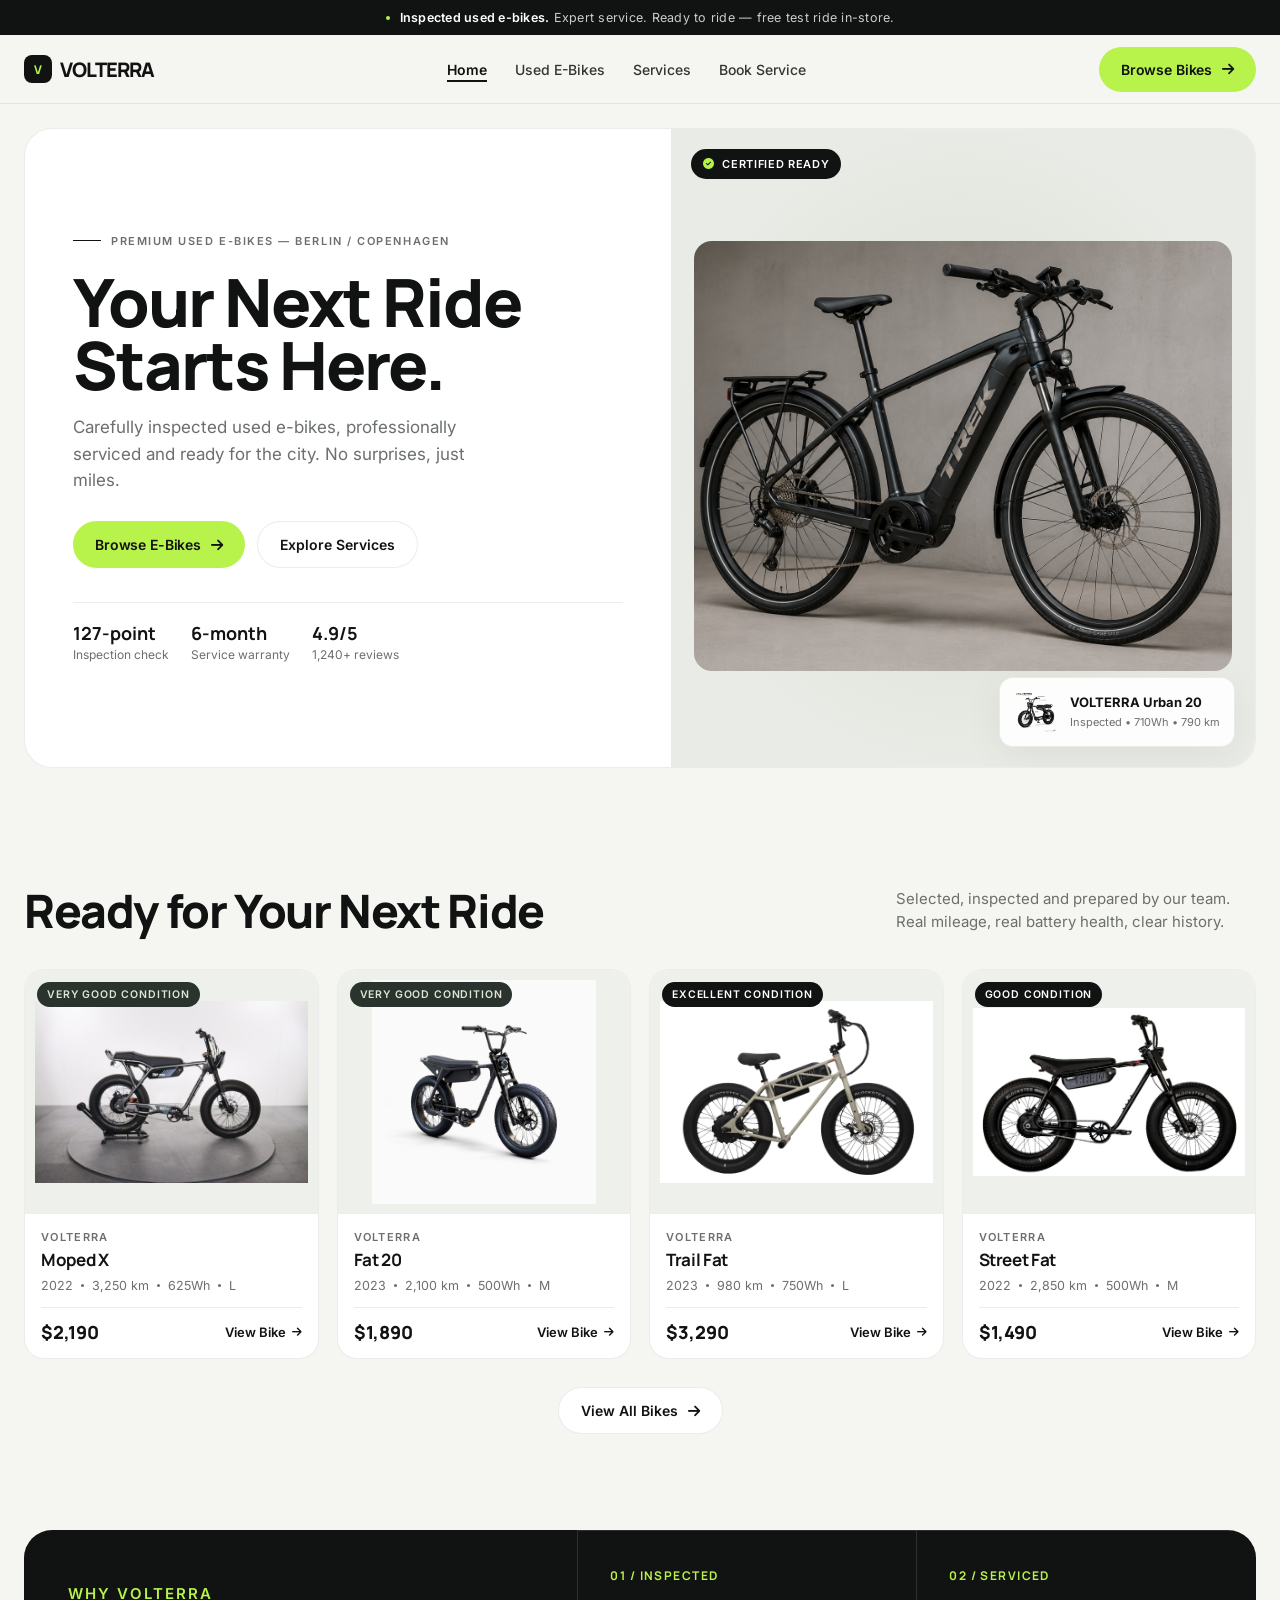
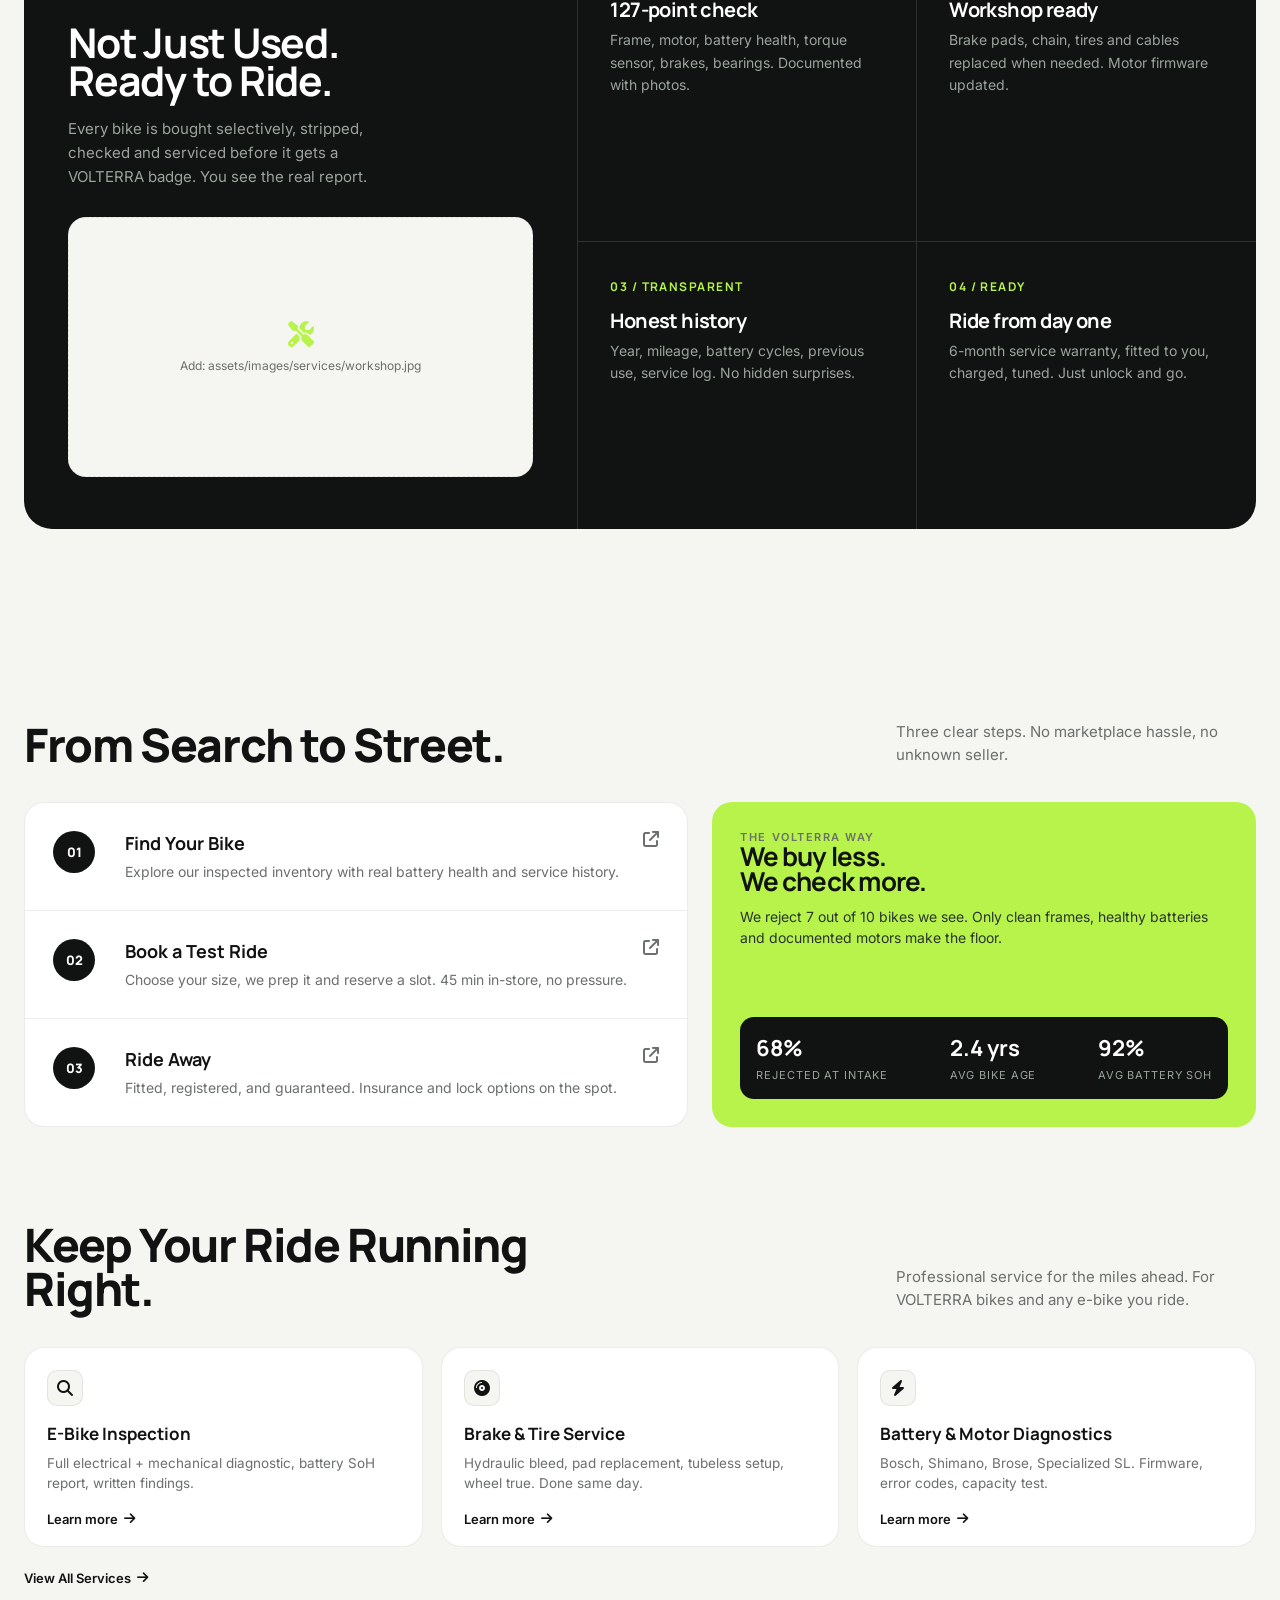
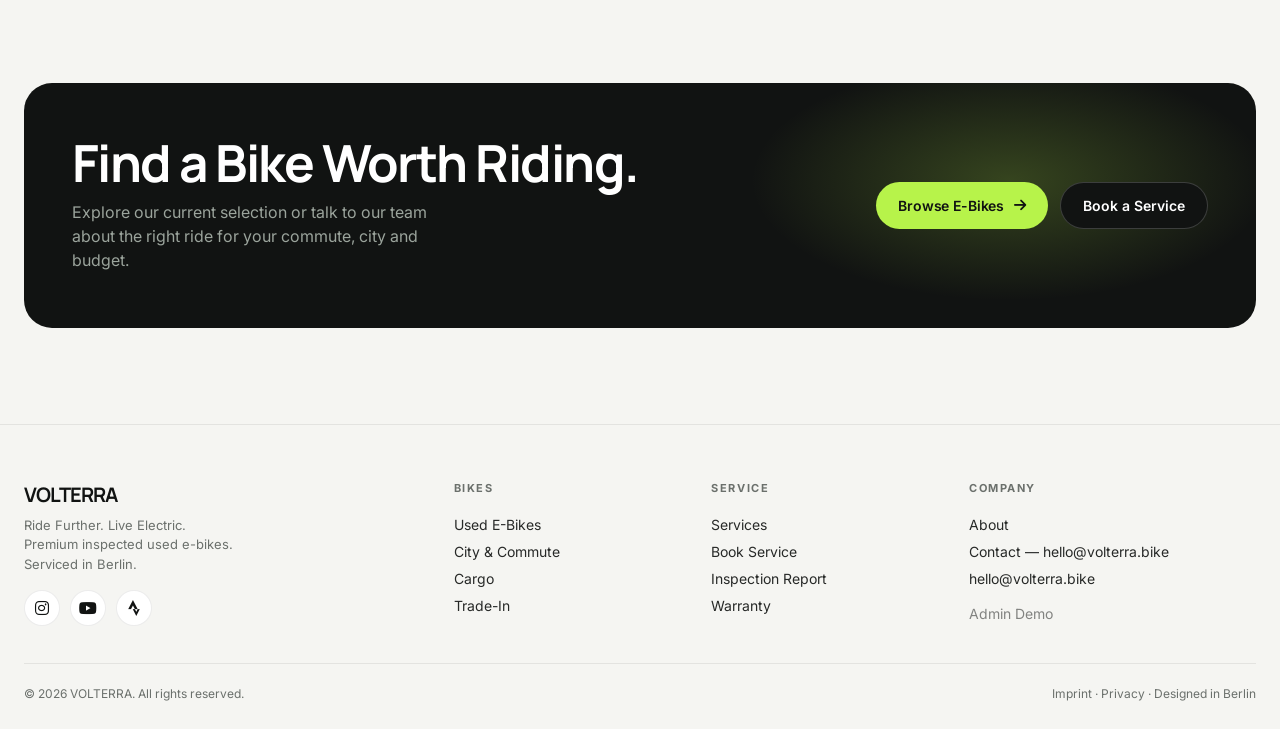
==== commit 7d34bdac: "Modify bike image styles and add workshop inspection image Updated image handling in bike card and a" ====
--- a/index.html
+++ b/index.html
@@ -177,7 +177,7 @@
 }
 .bike-card:hover{transform:translateY(-4px);box-shadow:var(--shadow-card)}
 .bike-img{position:relative;aspect-ratio:1.2/1;overflow:hidden;background:#EEF0EB}
-.bike-img img{width:100%;height:100%;object-fit:cover;transition:transform .6s ease}
+.bike-img img{width:100%;height:100%;object-fit:contain;object-position:center;padding:10px;transition:transform .6s ease}
 .bike-card:hover .bike-img img{transform:scale(1.04)}
 .badge{
   position:absolute;top:12px;left:12px;
@@ -453,7 +453,10 @@
             <p class="eyebrow" style="color:var(--color-primary);margin-bottom:18px">Why VOLTERRA</p>
             <h2>Not Just Used.<br>Ready to Ride.</h2>
             <p>Every bike is bought selectively, stripped, checked and serviced before it gets a VOLTERRA badge. You see the real report.</p>
-            <div class="why-visual" aria-label="Workshop inspection image placeholder"><div class="image-placeholder"><i class="fa-solid fa-screwdriver-wrench"></i><span>Workshop image coming soon</span></div></div>
+            <div class="why-visual" aria-label="Workshop inspection image">
+              <img src="assets/images/services/workshop.jpg" alt="VOLTERRA workshop inspection" loading="lazy" onerror="this.style.display='none';this.nextElementSibling.style.display='grid'">
+              <div class="image-placeholder" style="display:none"><i class="fa-solid fa-screwdriver-wrench"></i><span>Add: assets/images/services/workshop.jpg</span></div>
+            </div>
           </div>
           <div class="why-right">
             <div class="why-item">
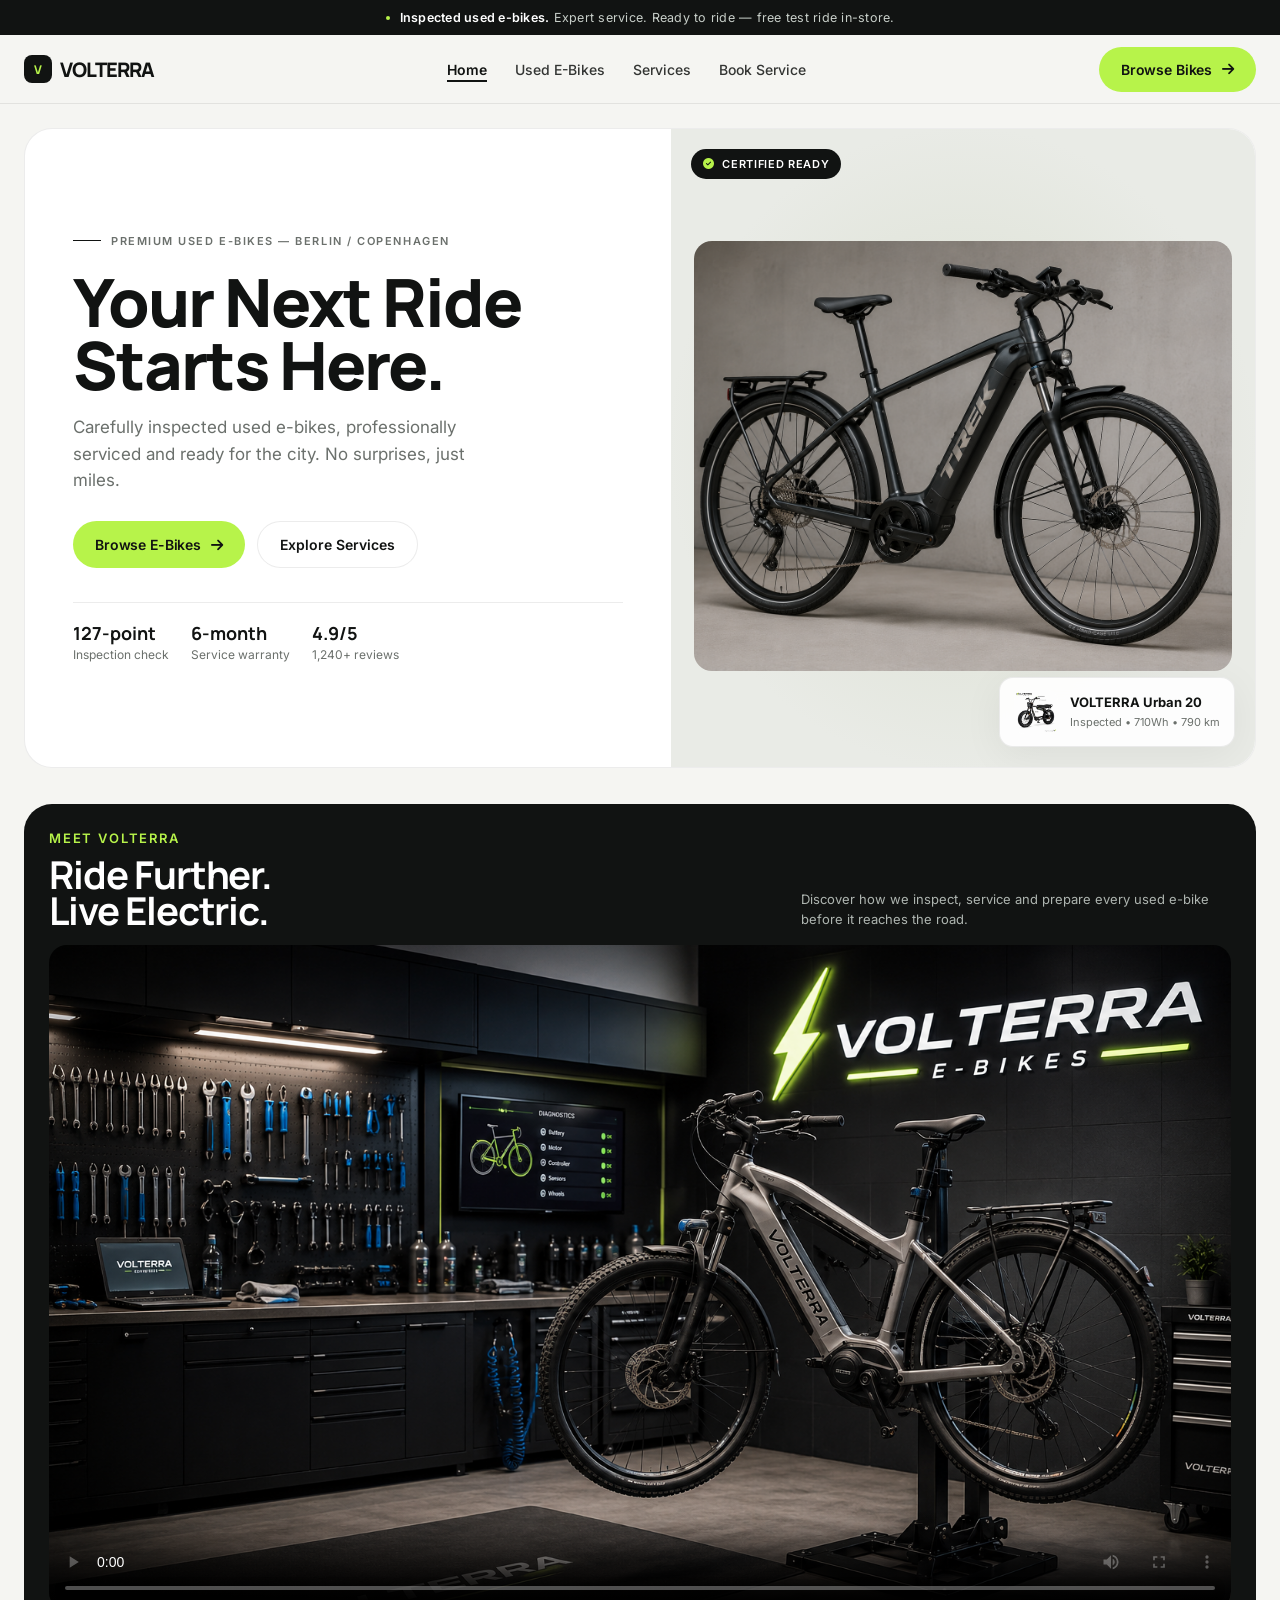
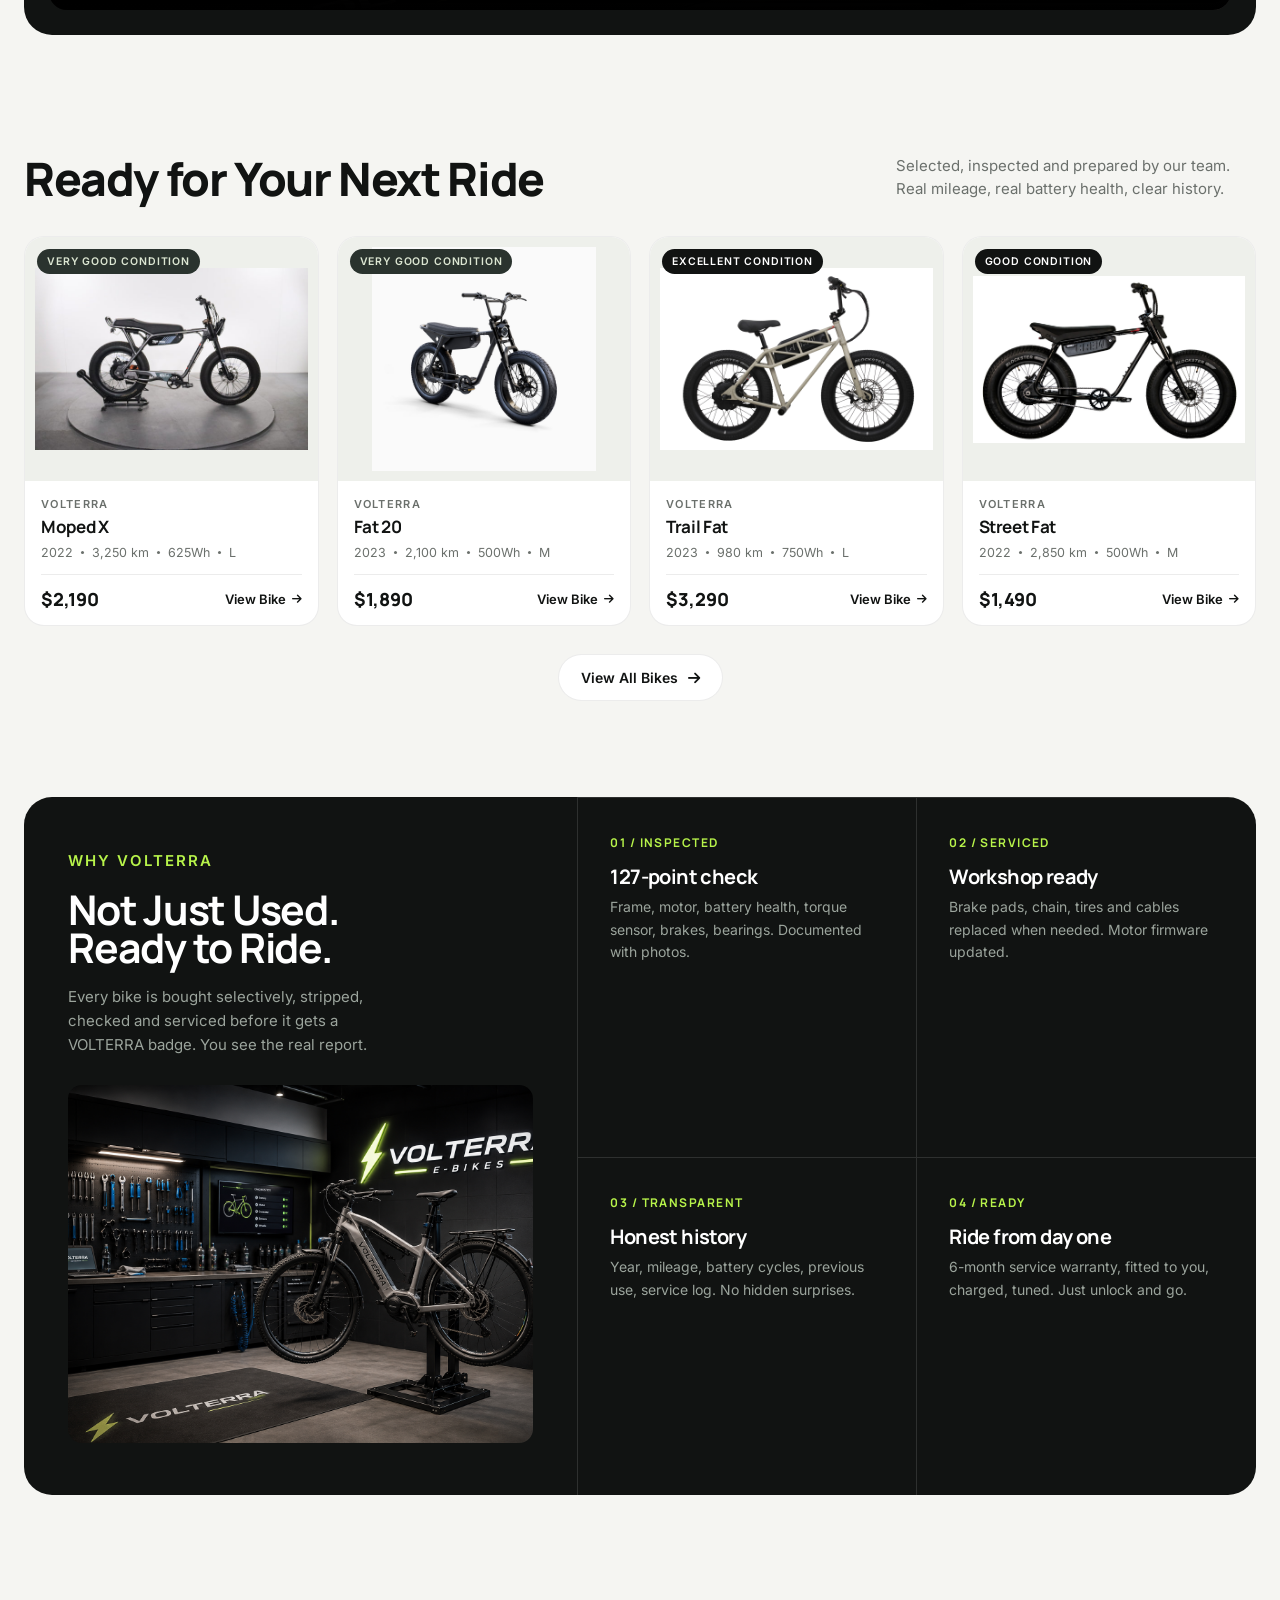
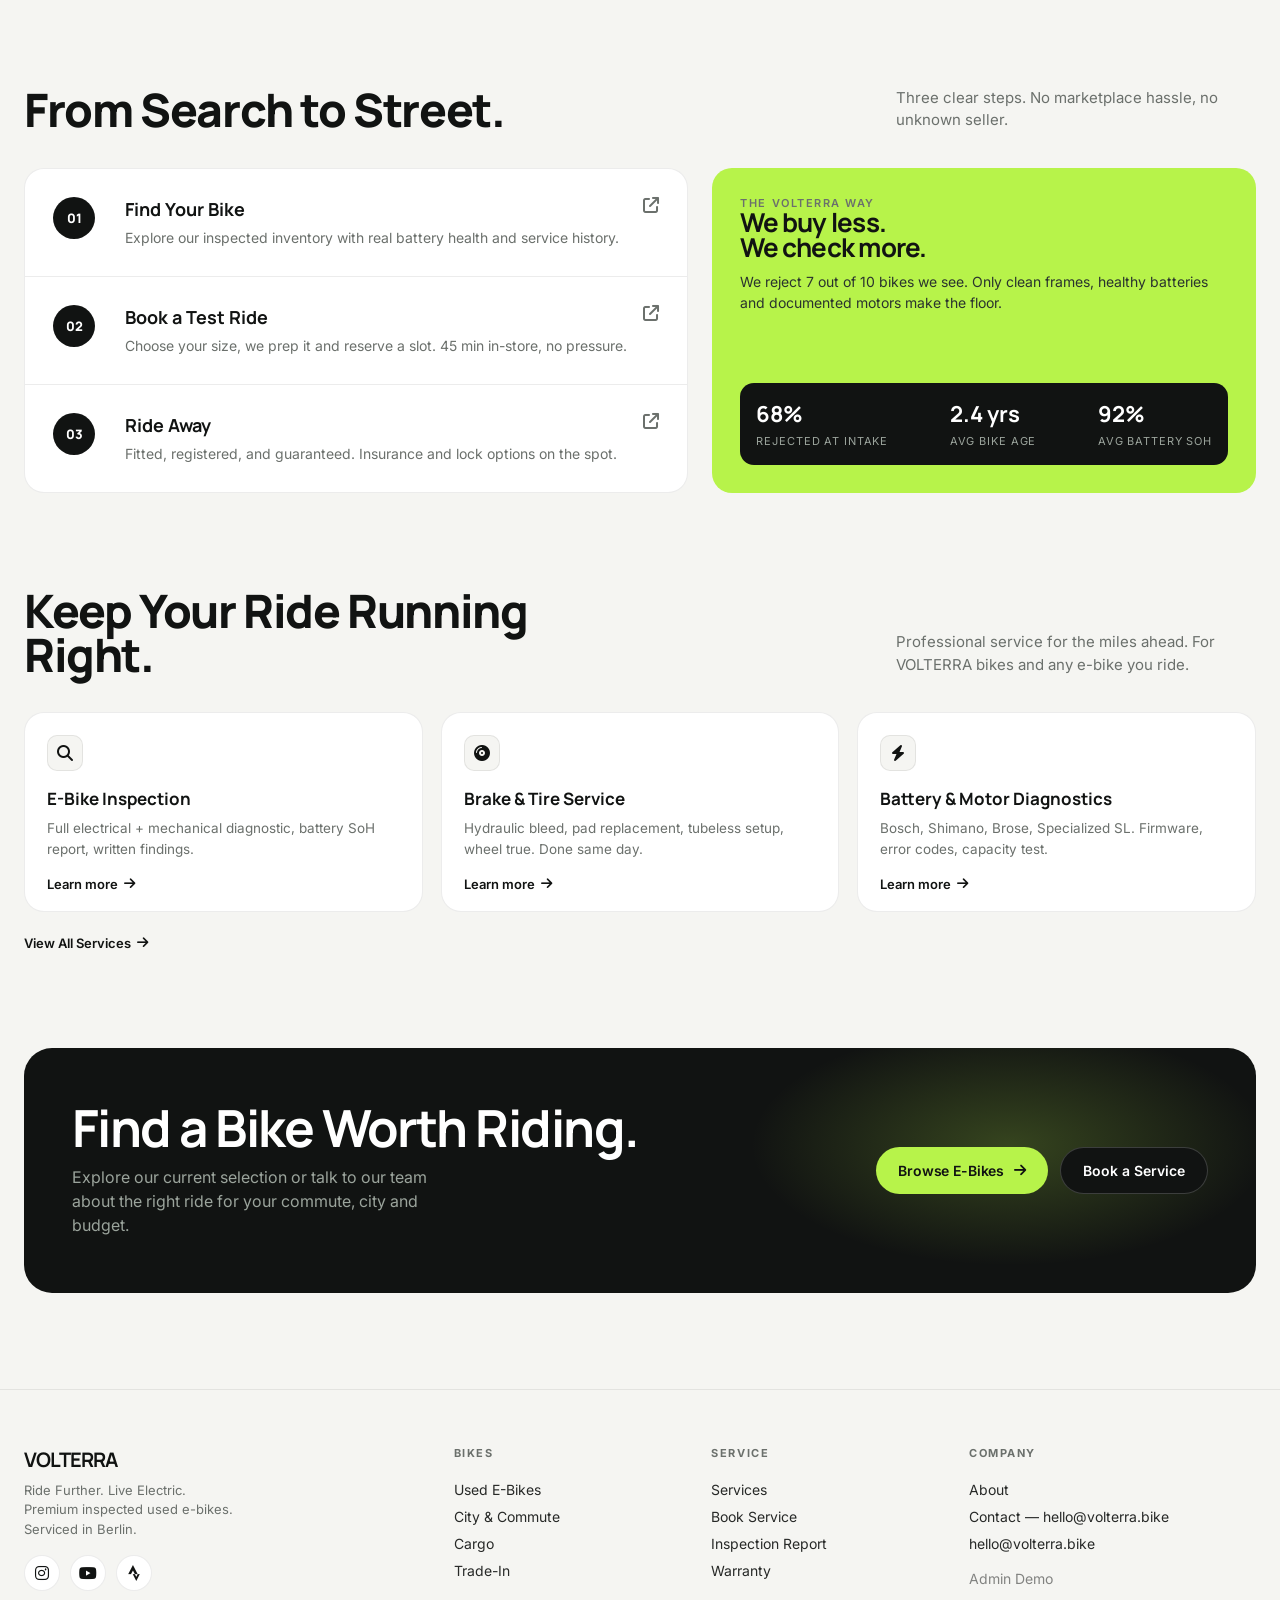
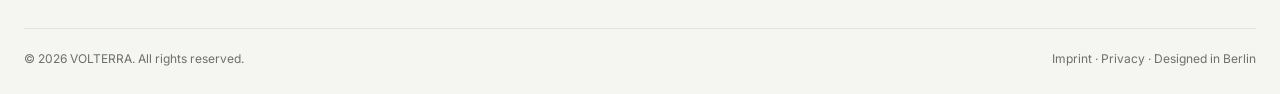
==== commit 50629482: "Add intro video section to index.html" ====
--- a/index.html
+++ b/index.html
@@ -199,6 +199,14 @@
 .bike-card:hover .bike-link i{transform:translateX(3px)}
 
 /* Why */
+/* Intro video */
+.intro-video-section{padding:12px 0 24px}
+.intro-video-card{background:var(--color-dark);border-radius:var(--radius-xl);overflow:hidden;border:1px solid var(--color-border);padding:24px}
+.intro-video-head{display:flex;align-items:flex-end;justify-content:space-between;gap:20px;margin-bottom:16px}
+.intro-video-head h2{color:var(--color-white);font-size:clamp(26px,3vw,40px)}
+.intro-video-head p{color:#AEB5B0;font-size:13px;max-width:430px;line-height:1.5}
+.intro-video{width:100%;display:block;aspect-ratio:16/9;object-fit:cover;border-radius:18px;background:#080908}
+
 .why{background:var(--color-dark);color:var(--color-white);border-radius:var(--radius-xl);overflow:hidden}
 .why-grid{display:grid;grid-template-columns:0.9fr 1.1fr}
 .why-left{padding:52px 44px;border-right:1px solid var(--color-border-dark);display:flex;flex-direction:column}
@@ -305,6 +313,12 @@
 <style>
 .image-placeholder{height:100%;min-height:260px;display:grid;place-items:center;align-content:center;gap:10px;border:1px dashed var(--color-border);border-radius:18px;background:var(--color-bg);color:var(--color-text-secondary);text-align:center;font-size:12px}
 .image-placeholder i{font-size:26px;color:var(--color-primary)}
+@media(max-width:760px){
+  .intro-video-card{padding:14px;border-radius:20px}
+  .intro-video-head{display:block}
+  .intro-video-head h2{margin-bottom:8px}
+  .intro-video{border-radius:14px}
+}
 </style>
 </head>
 <body>
@@ -379,6 +393,25 @@
     </div>
   </section>
 
+  <!-- Intro video: add your video file at assets/videos/volterra-intro.mp4 -->
+  <section class="intro-video-section">
+    <div class="container">
+      <div class="intro-video-card">
+        <div class="intro-video-head">
+          <div>
+            <p class="eyebrow" style="color:var(--color-primary);margin-bottom:8px">Meet VOLTERRA</p>
+            <h2>Ride Further.<br>Live Electric.</h2>
+          </div>
+          <p>Discover how we inspect, service and prepare every used e-bike before it reaches the road.</p>
+        </div>
+        <video class="intro-video" controls playsinline preload="metadata" poster="assets/images/services/hero-service.jpg">
+          <source src="assets/videos/volterra-intro.mp4" type="video/mp4">
+          Your browser does not support the video element.
+        </video>
+      </div>
+    </div>
+  </section>
+
   <section class="section" id="bikes">
     <div class="container">
       <div class="section-head">
@@ -453,9 +486,8 @@
             <p class="eyebrow" style="color:var(--color-primary);margin-bottom:18px">Why VOLTERRA</p>
             <h2>Not Just Used.<br>Ready to Ride.</h2>
             <p>Every bike is bought selectively, stripped, checked and serviced before it gets a VOLTERRA badge. You see the real report.</p>
-            <div class="why-visual" aria-label="Workshop inspection image">
-              <img src="assets/images/services/workshop.jpg" alt="VOLTERRA workshop inspection" loading="lazy" onerror="this.style.display='none';this.nextElementSibling.style.display='grid'">
-              <div class="image-placeholder" style="display:none"><i class="fa-solid fa-screwdriver-wrench"></i><span>Add: assets/images/services/workshop.jpg</span></div>
+            <div class="why-visual" aria-label="VOLTERRA workshop inspection">
+              <img src="assets/images/services/hero-service.jpg" alt="VOLTERRA e-bike workshop inspection" loading="lazy">
             </div>
           </div>
           <div class="why-right">
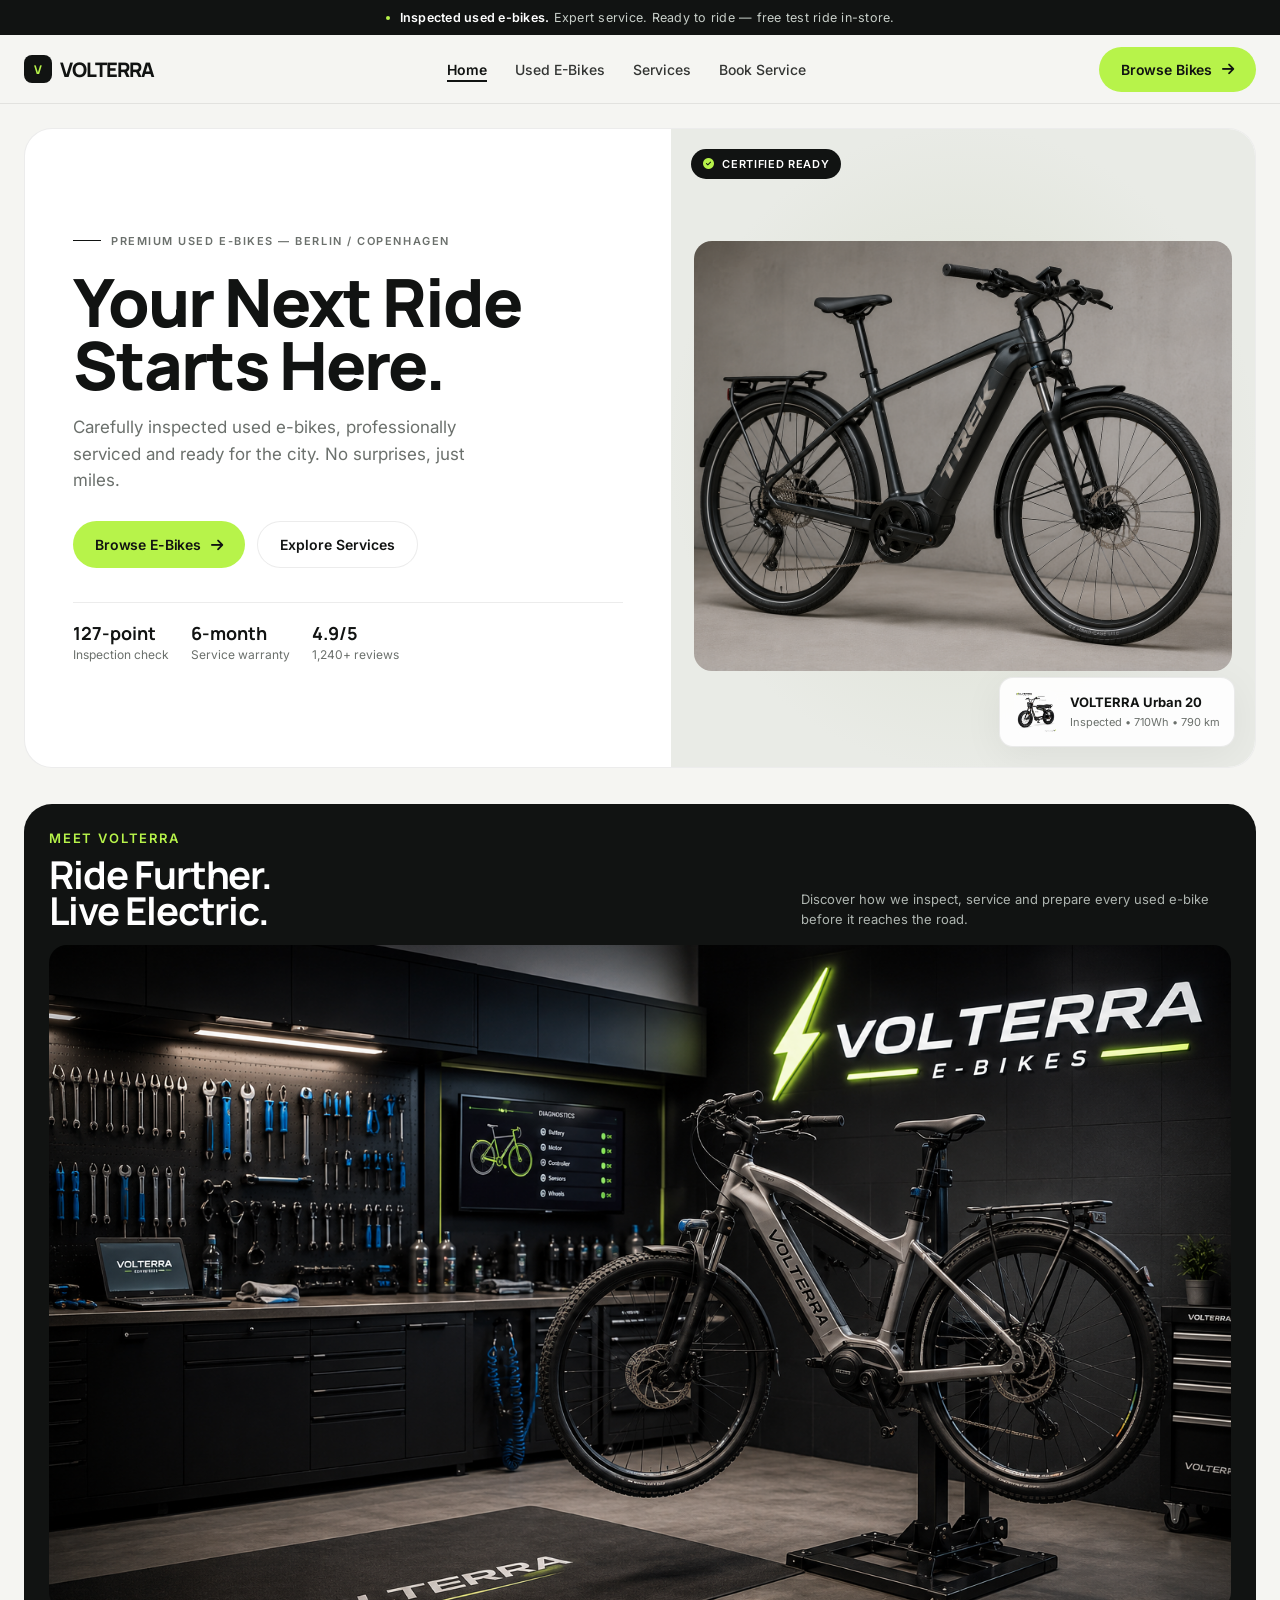
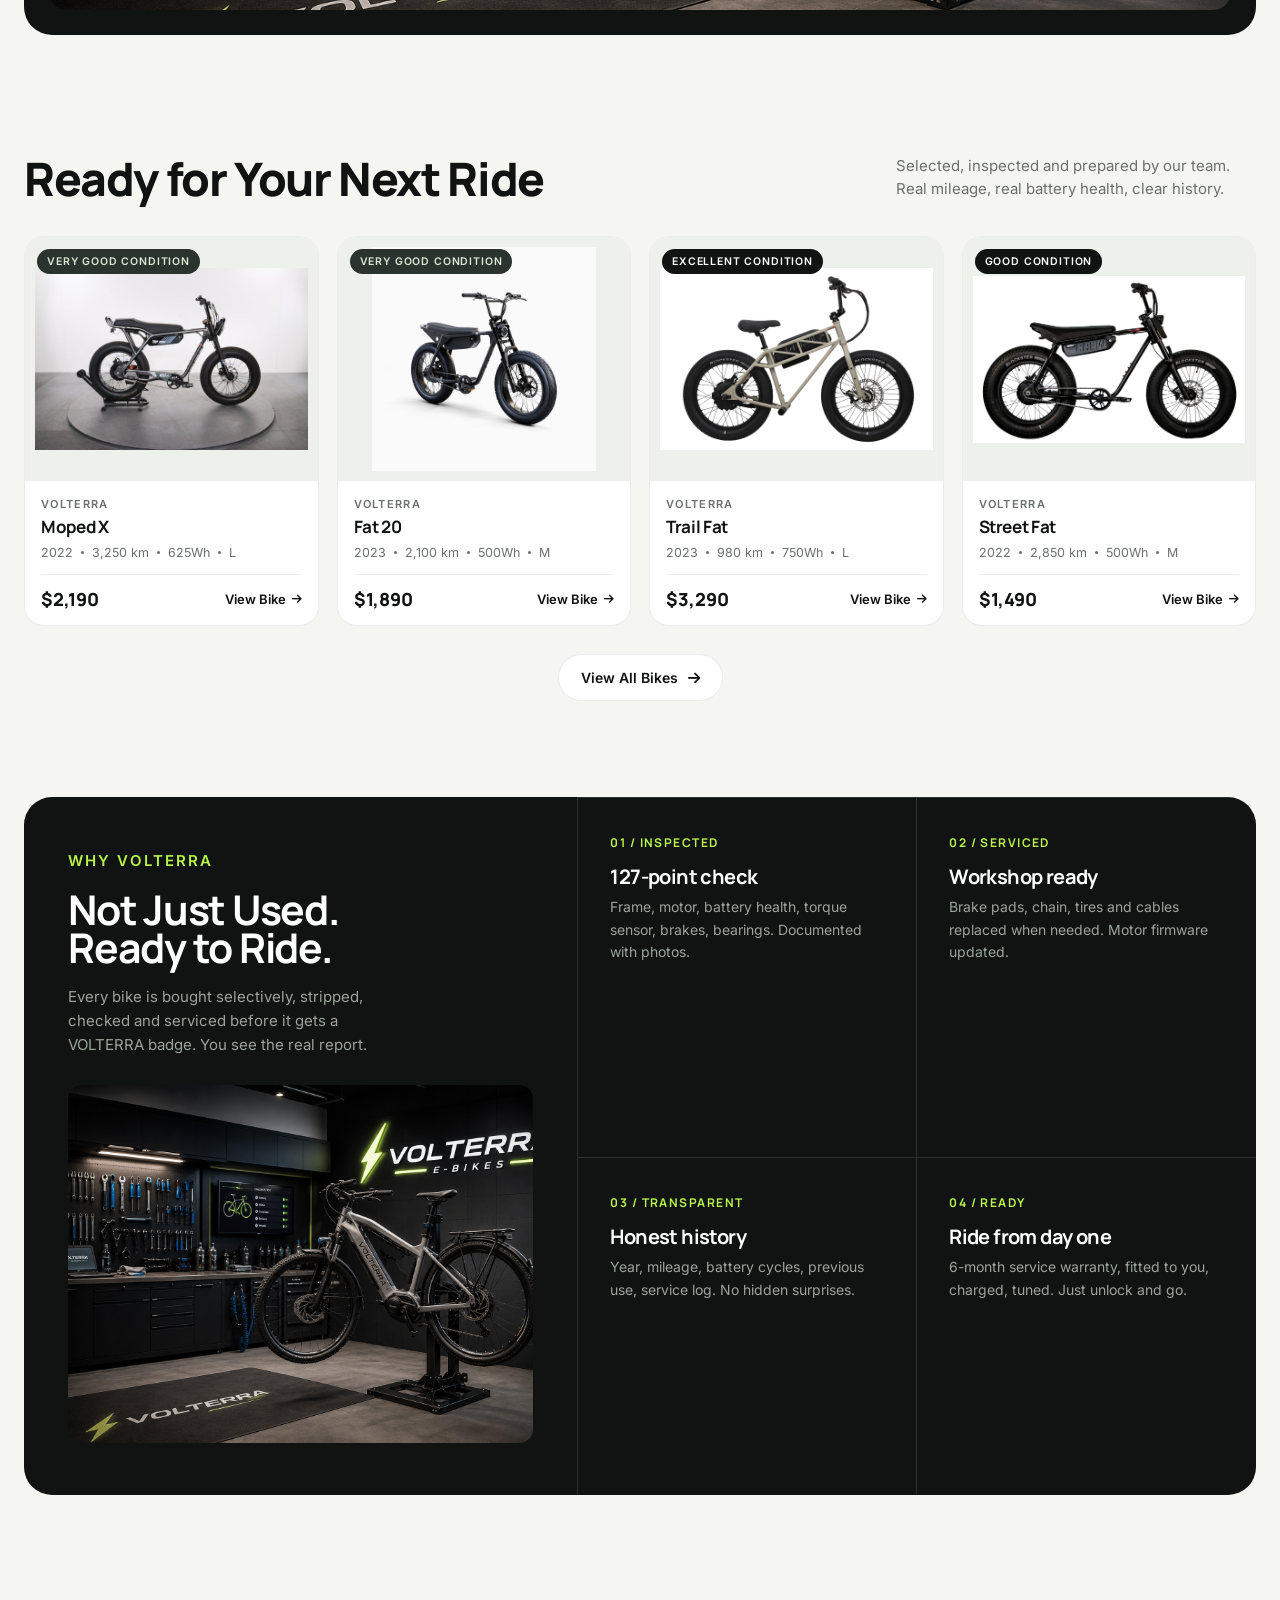
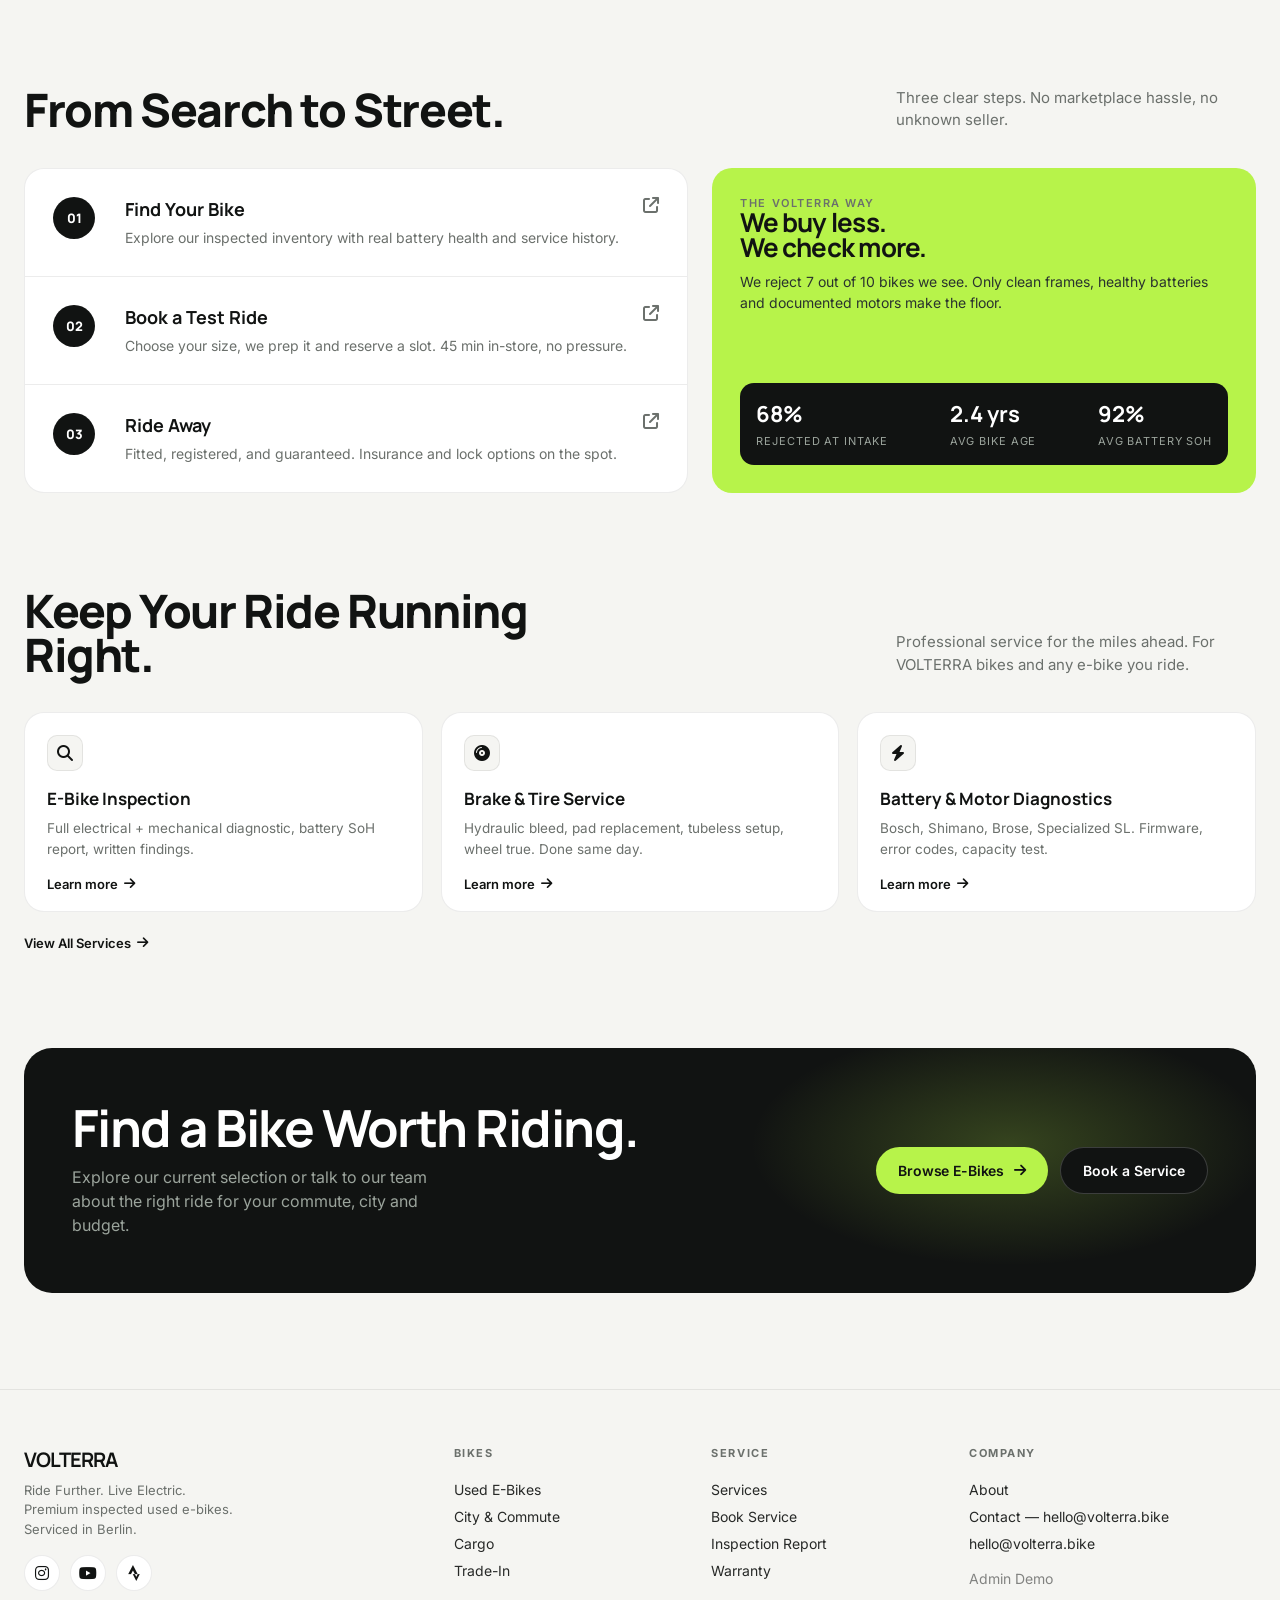
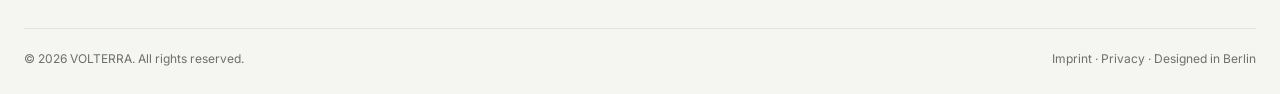
==== commit 2238a777: "Modify video element for autoplay and controls Updated video element attributes for autoplay and con" ====
--- a/index.html
+++ b/index.html
@@ -205,7 +205,7 @@
 .intro-video-head{display:flex;align-items:flex-end;justify-content:space-between;gap:20px;margin-bottom:16px}
 .intro-video-head h2{color:var(--color-white);font-size:clamp(26px,3vw,40px)}
 .intro-video-head p{color:#AEB5B0;font-size:13px;max-width:430px;line-height:1.5}
-.intro-video{width:100%;display:block;aspect-ratio:16/9;object-fit:cover;border-radius:18px;background:#080908}
+.intro-video{width:100%;display:block;aspect-ratio:16/9;object-fit:cover;border-radius:18px;background:#080908;pointer-events:none;user-select:none}
 
 .why{background:var(--color-dark);color:var(--color-white);border-radius:var(--radius-xl);overflow:hidden}
 .why-grid{display:grid;grid-template-columns:0.9fr 1.1fr}
@@ -404,7 +404,7 @@
           </div>
           <p>Discover how we inspect, service and prepare every used e-bike before it reaches the road.</p>
         </div>
-        <video class="intro-video" controls playsinline preload="metadata" poster="assets/images/services/hero-service.jpg">
+        <video class="intro-video" autoplay muted loop playsinline preload="auto" disablepictureinpicture controlslist="nodownload noplaybackrate noremoteplayback nofullscreen" poster="assets/images/services/hero-service.jpg">
           <source src="assets/videos/volterra-intro.mp4" type="video/mp4">
           Your browser does not support the video element.
         </video>
